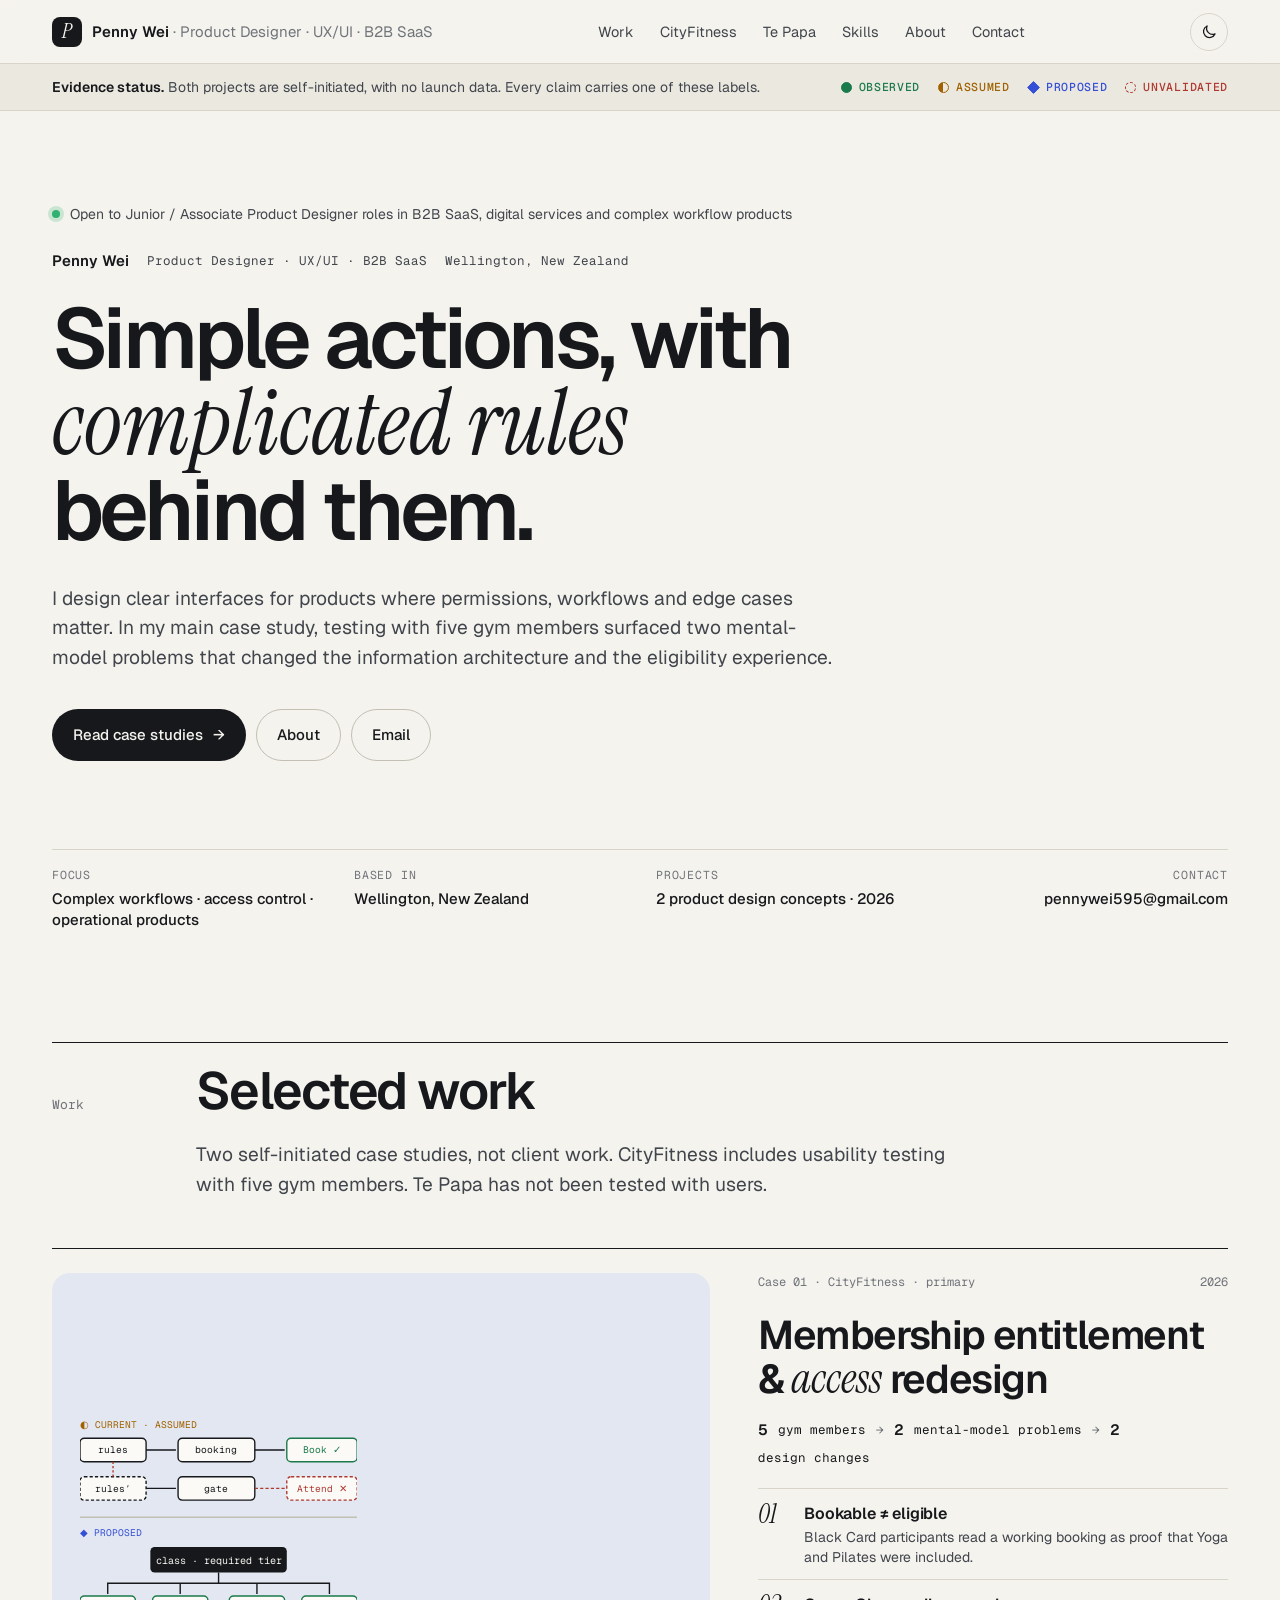
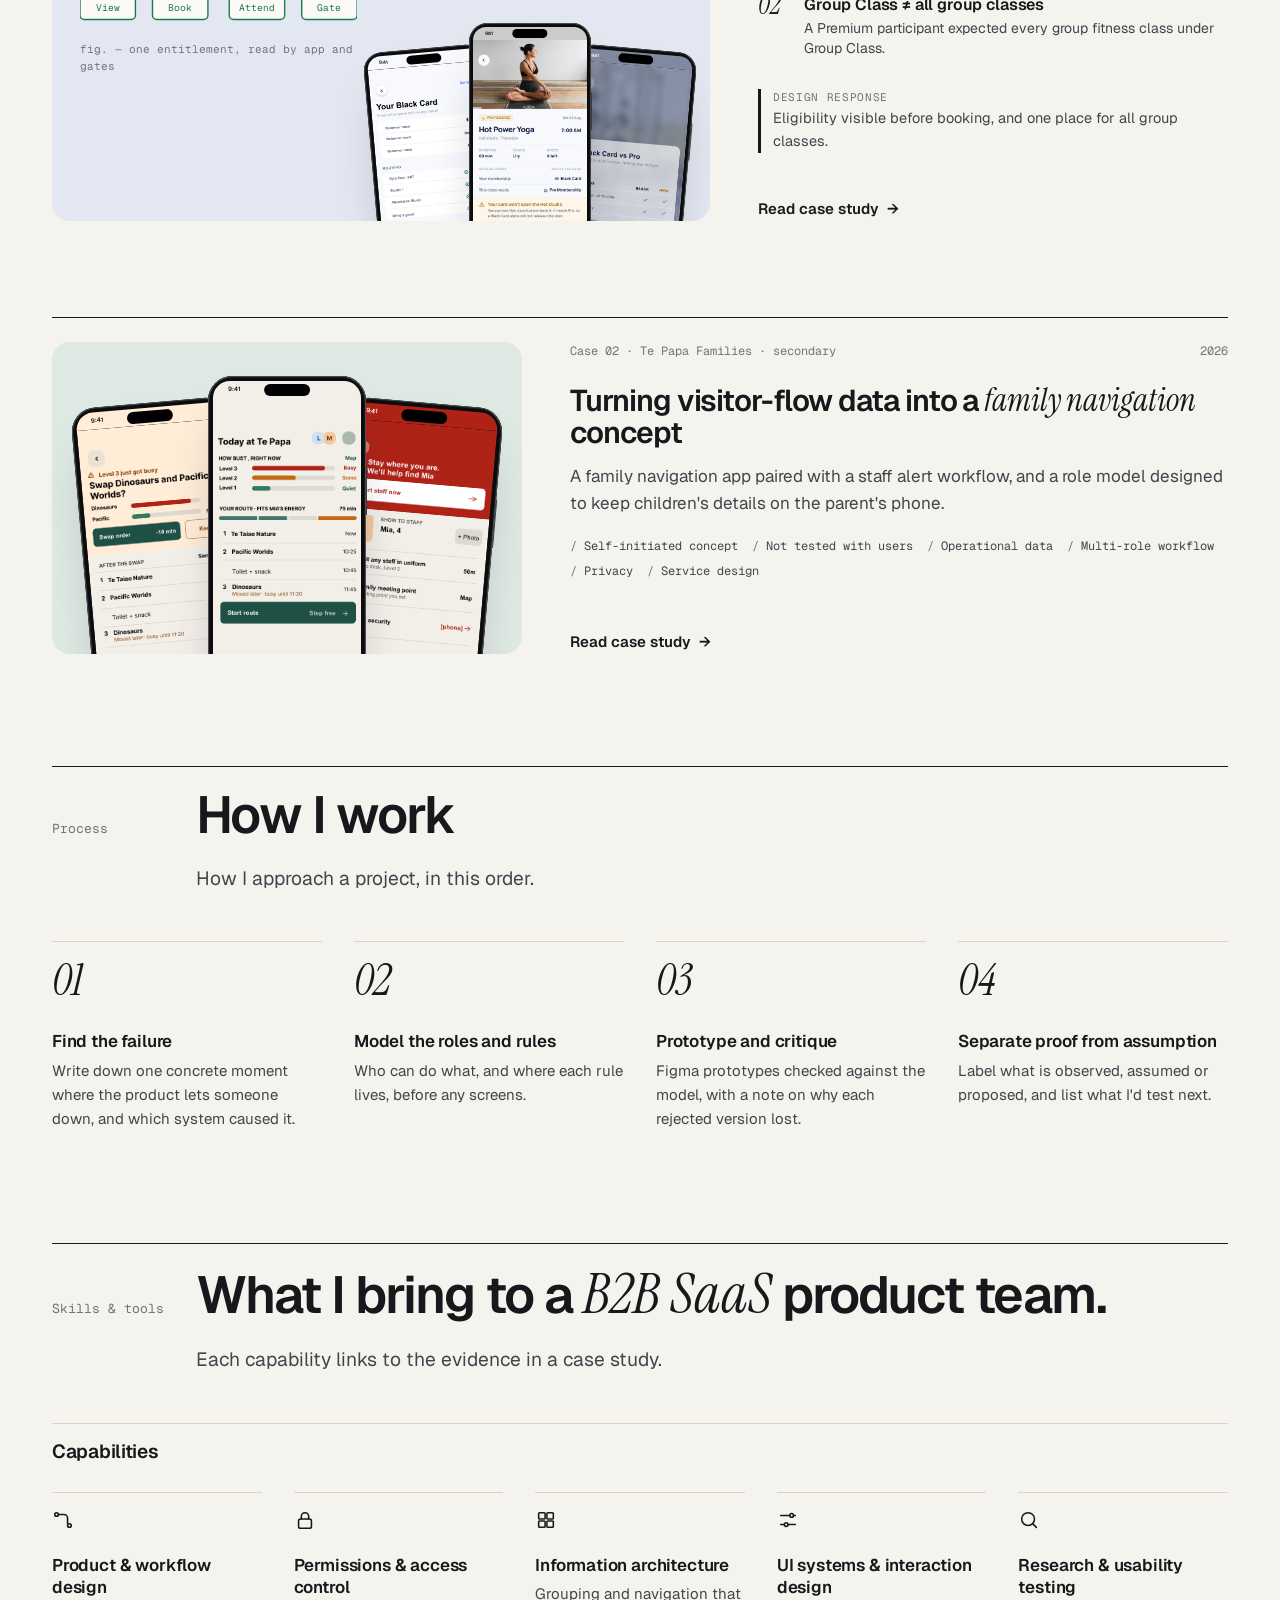
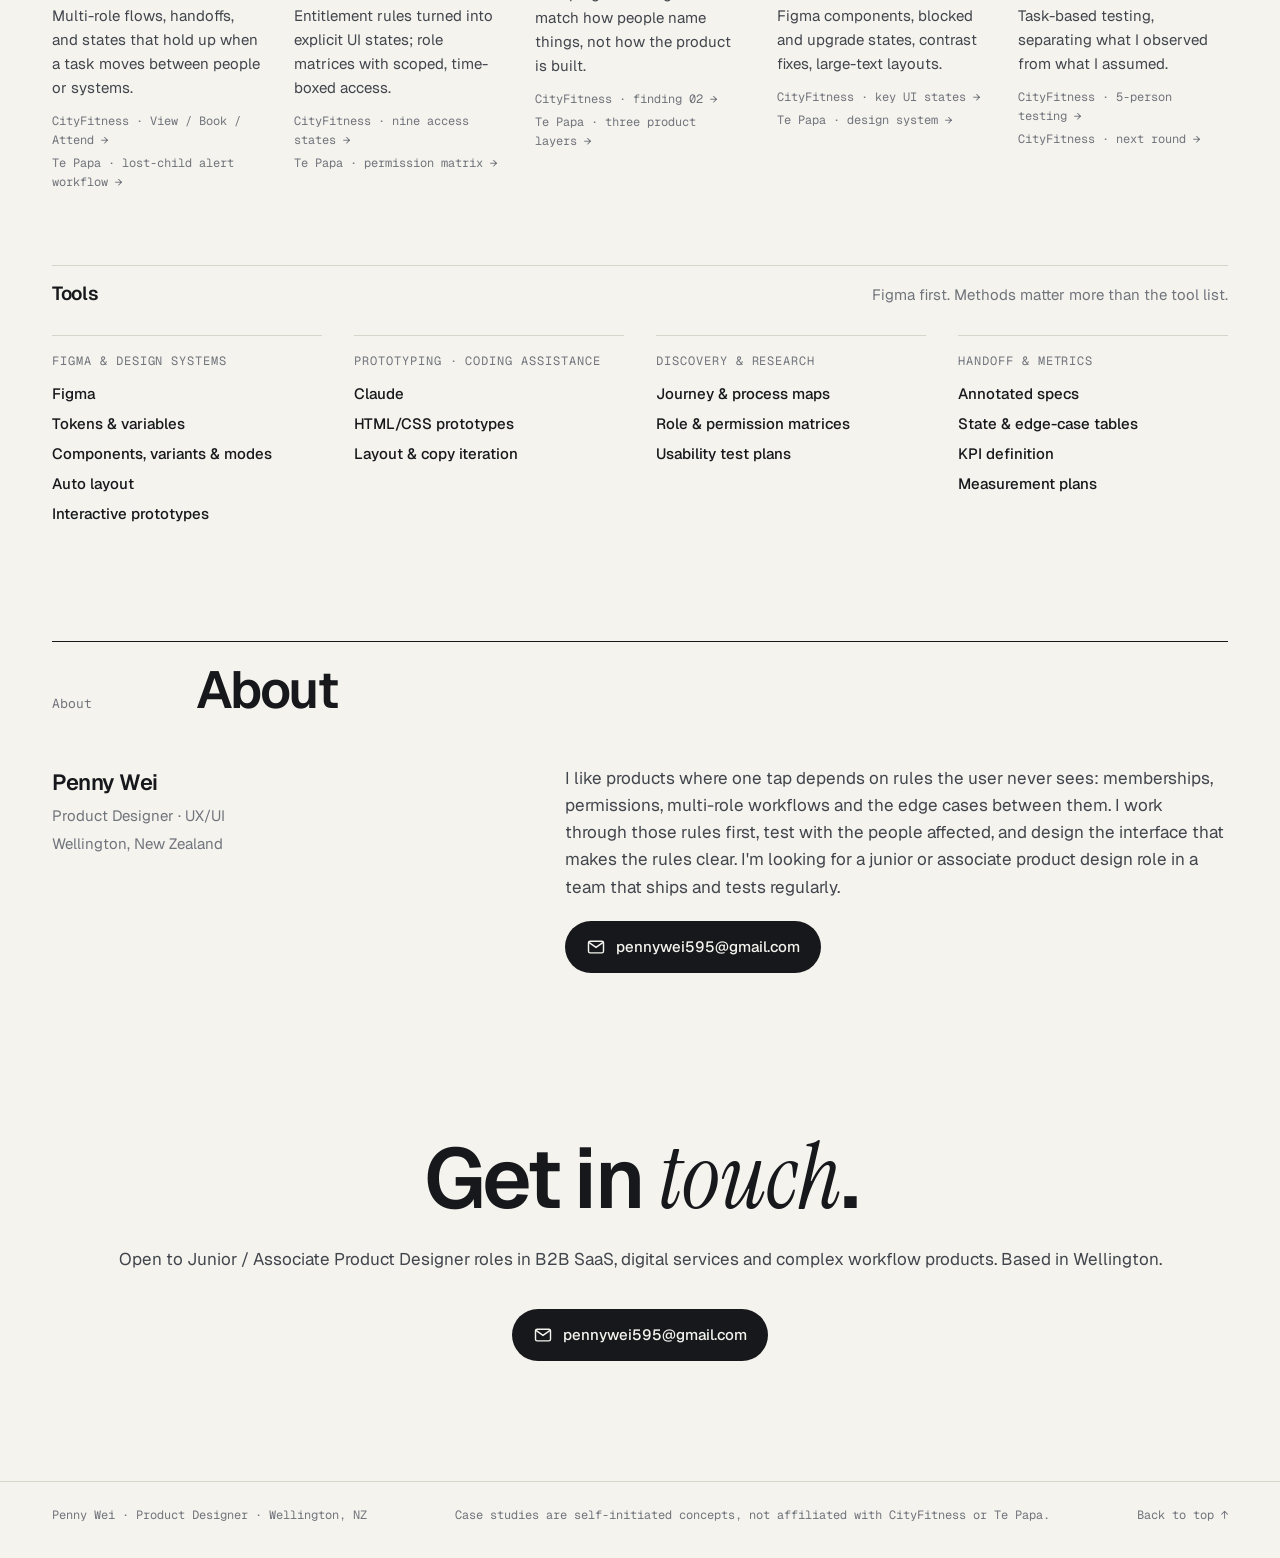
==== Penny_Wei_Portfolio_Deploy/index.html @ a50c95bd "Add files via upload" ====
<!doctype html>
<html lang="en">
<head>
<meta charset="utf-8">
<meta name="viewport" content="width=device-width, initial-scale=1">
<title>Penny Wei · Product Designer</title>
<meta name="description" content="Penny Wei, Product Designer in Wellington. B2B SaaS: permissions, multi-role workflows, admin tooling and operational data.">
<script>try{var q=new URLSearchParams(location.search).get('theme');if(q)localStorage.setItem('theme',q);var t=localStorage.getItem('theme');if(t)document.documentElement.setAttribute('data-theme',t)}catch(e){}</script>
<link rel="preconnect" href="https://fonts.googleapis.com">
<link rel="preconnect" href="https://fonts.gstatic.com" crossorigin>
<link href="https://fonts.googleapis.com/css2?family=Geist:wght@400;500;600;700&family=Geist+Mono:wght@400;500&family=Instrument+Serif:ital@0;1&display=swap" rel="stylesheet">
<link rel="stylesheet" href="assets/css/site.css">
</head>
<body>
<svg width="0" height="0" style="position:absolute" aria-hidden="true"><symbol id="i-ban" viewBox="0 0 24 24"><circle cx="12" cy="12" r="8.5"/><path d="M6 6l12 12"/></symbol><symbol id="i-arrow-r" viewBox="0 0 24 24"><path d="M5 12h14M13 6l6 6-6 6"/></symbol><symbol id="i-check" viewBox="0 0 24 24"><path d="M5 12.5l4.5 4.5L19 7.5"/></symbol><symbol id="i-x" viewBox="0 0 24 24"><path d="M6 6l12 12M18 6L6 18"/></symbol><symbol id="i-lock" viewBox="0 0 24 24"><rect x="5" y="11" width="14" height="10" rx="2"/><path d="M8 11V8a4 4 0 0 1 8 0v3"/></symbol><symbol id="i-unlock" viewBox="0 0 24 24"><rect x="5" y="11" width="14" height="10" rx="2"/><path d="M8 11V8a4 4 0 0 1 7.6-1.8"/></symbol><symbol id="i-card" viewBox="0 0 24 24"><rect x="3" y="6" width="18" height="13" rx="2"/><path d="M3 10.5h18M7 15h4"/></symbol><symbol id="i-star" viewBox="0 0 24 24"><path d="M12 3.5l2.6 5.3 5.9.9-4.3 4.1 1 5.8L12 16.9l-5.2 2.7 1-5.8-4.3-4.1 5.9-.9z"/></symbol><symbol id="i-bell" viewBox="0 0 24 24"><path d="M4 18h16M6 18a6 6 0 0 1 12 0M12 12V9.5M10 9.5h4"/></symbol><symbol id="i-sliders" viewBox="0 0 24 24"><path d="M4 7h10M18 7h2M4 17h4M12 17h8"/><circle cx="16" cy="7" r="2"/><circle cx="10" cy="17" r="2"/></symbol><symbol id="i-headset" viewBox="0 0 24 24"><path d="M4 14v-2a8 8 0 0 1 16 0v2"/><rect x="3" y="13" width="4" height="6" rx="1.5"/><rect x="17" y="13" width="4" height="6" rx="1.5"/><path d="M19 19c0 1.5-2 2.5-5 2.5"/></symbol><symbol id="i-tag" viewBox="0 0 24 24"><path d="M3 12V4h8l10 10-8 8z"/><circle cx="7.5" cy="8.5" r="1.3"/></symbol><symbol id="i-code" viewBox="0 0 24 24"><path d="M8 8l-4 4 4 4M16 8l4 4-4 4M13.5 5l-3 14"/></symbol><symbol id="i-door" viewBox="0 0 24 24"><path d="M5 21V4a1 1 0 0 1 1-1h12a1 1 0 0 1 1 1v17M3 21h18"/><circle cx="15" cy="12.5" r="1"/></symbol><symbol id="i-phone" viewBox="0 0 24 24"><rect x="6.5" y="2.5" width="11" height="19" rx="2.5"/><path d="M10.5 18.5h3"/></symbol><symbol id="i-pin" viewBox="0 0 24 24"><path d="M12 21s-7-6.2-7-11.5a7 7 0 0 1 14 0C19 14.8 12 21 12 21z"/><circle cx="12" cy="9.5" r="2.5"/></symbol><symbol id="i-ticket" viewBox="0 0 24 24"><path d="M4 5h16v4a3 3 0 0 0 0 6v4H4v-4a3 3 0 0 0 0-6z"/><path d="M14 6v12" stroke-dasharray="2 2.5"/></symbol><symbol id="i-hand" viewBox="0 0 24 24"><path d="M8 13V6a1.5 1.5 0 0 1 3 0v5m0-1V4.5a1.5 1.5 0 0 1 3 0V11m0-4a1.5 1.5 0 0 1 3 0v7a7 7 0 0 1-7 7h-.5a6 6 0 0 1-5-2.7L3 15.5a1.5 1.5 0 0 1 2.4-1.8L8 16"/></symbol><symbol id="i-family" viewBox="0 0 24 24"><circle cx="8" cy="6" r="2.5"/><circle cx="16.5" cy="10" r="2"/><path d="M4 21v-6a4 4 0 0 1 8 0v6M13.5 21v-4a3 3 0 0 1 6 0v4"/></symbol><symbol id="i-badge" viewBox="0 0 24 24"><rect x="5" y="3" width="14" height="18" rx="2"/><circle cx="12" cy="10" r="2.5"/><path d="M8.5 17a3.5 3.5 0 0 1 7 0"/></symbol><symbol id="i-shield" viewBox="0 0 24 24"><path d="M12 3l7 3v6c0 4.5-3 7.8-7 9-4-1.2-7-4.5-7-9V6z"/></symbol><symbol id="i-gauge" viewBox="0 0 24 24"><path d="M4 17a8 8 0 1 1 16 0"/><path d="M12 17l4-5"/></symbol><symbol id="i-frame" viewBox="0 0 24 24"><rect x="4" y="4" width="16" height="16" rx="1"/><path d="M4 16l5-5 4 4 2-2 5 5"/></symbol><symbol id="i-key" viewBox="0 0 24 24"><circle cx="8" cy="15" r="4"/><path d="M11 12l8-8M16 7l2 2"/></symbol><symbol id="i-clock" viewBox="0 0 24 24"><circle cx="12" cy="12" r="8.5"/><path d="M12 7.5V12l3 2"/></symbol><symbol id="i-alert" viewBox="0 0 24 24"><path d="M12 3.5L2.5 20h19z"/><path d="M12 10v4.5M12 17.5v.01"/></symbol><symbol id="i-arrow-l" viewBox="0 0 24 24"><path d="M19 12H5M11 6l-6 6 6 6"/></symbol><symbol id="i-arrow-up" viewBox="0 0 24 24"><path d="M12 19V5M6 11l6-6 6 6"/></symbol><symbol id="i-arrow-down" viewBox="0 0 24 24"><path d="M12 5v14M6 13l6 6 6-6"/></symbol><symbol id="i-menu" viewBox="0 0 24 24"><path d="M4 7h16M4 12h16M4 17h16"/></symbol><symbol id="i-moon" viewBox="0 0 24 24"><path d="M20 14.5A8 8 0 0 1 9.5 4a8 8 0 1 0 10.5 10.5z"/></symbol><symbol id="i-sun" viewBox="0 0 24 24"><circle cx="12" cy="12" r="4"/><path d="M12 2v2M12 20v2M2 12h2M20 12h2M4.9 4.9l1.4 1.4M17.7 17.7l1.4 1.4M4.9 19.1l1.4-1.4M17.7 6.3l1.4-1.4"/></symbol><symbol id="i-grid" viewBox="0 0 24 24"><rect x="4" y="4" width="7" height="7" rx="1"/><rect x="13" y="4" width="7" height="7" rx="1"/><rect x="4" y="13" width="7" height="7" rx="1"/><rect x="13" y="13" width="7" height="7" rx="1"/></symbol><symbol id="i-flow" viewBox="0 0 24 24"><circle cx="5" cy="6" r="2"/><circle cx="19" cy="18" r="2"/><path d="M7 6h6a4 4 0 0 1 4 4v6"/></symbol><symbol id="i-list" viewBox="0 0 24 24"><path d="M4 6h16M4 12h16M4 18h10"/></symbol><symbol id="i-chart" viewBox="0 0 24 24"><path d="M4 20V10M10 20V4M16 20v-7M22 20H2"/></symbol><symbol id="i-search" viewBox="0 0 24 24"><circle cx="11" cy="11" r="7"/><path d="M20 20l-4-4"/></symbol><symbol id="i-users" viewBox="0 0 24 24"><circle cx="9" cy="8" r="3"/><path d="M3 20a6 6 0 0 1 12 0M17 11a3 3 0 1 0 0-6M21 20a6 6 0 0 0-4-5.6"/></symbol><symbol id="i-calendar" viewBox="0 0 24 24"><rect x="3.5" y="5" width="17" height="15" rx="2"/><path d="M3.5 10h17M8 3v4M16 3v4"/></symbol><symbol id="i-building" viewBox="0 0 24 24"><path d="M4 21V5l8-3 8 3v16M2 21h20M9 21v-5h6v5"/></symbol><symbol id="i-eye" viewBox="0 0 24 24"><path d="M2.5 12S6 5.5 12 5.5 21.5 12 21.5 12 18 18.5 12 18.5 2.5 12 2.5 12z"/><circle cx="12" cy="12" r="2.5"/></symbol><symbol id="i-mail" viewBox="0 0 24 24"><rect x="3" y="5" width="18" height="14" rx="2"/><path d="M3.5 6.5l8.5 6 8.5-6"/></symbol></svg>
<header class="nav">
  <div class="wrap">
    <a class="brand" href="index.html" aria-label="Penny Wei, home"><span class="brand-mark">P</span><span class="brand-txt">Penny Wei <span>· Product Designer · UX/UI · B2B SaaS</span></span></a>
    <nav class="nav-links" id="navLinks" aria-label="Main">
      <a href="#work">Work</a>
      <a href="cityfitness.html">CityFitness</a>
      <a href="te-papa.html">Te Papa</a>
      <a href="#skills">Skills</a>
      <a href="#about">About</a>
      <a href="#contact">Contact</a>
    </nav>
    <div class="nav-tools">
      <button class="icon-btn theme-btn" type="button" aria-label="Switch light or dark theme"><svg class="icon moon" aria-hidden="true"><use href="#i-moon"/></svg><svg class="icon sun" aria-hidden="true"><use href="#i-sun"/></svg></button>
      <button class="icon-btn menu-btn" type="button" aria-label="Menu" aria-expanded="false" aria-controls="navLinks"><svg class="icon" aria-hidden="true"><use href="#i-menu"/></svg></button>
    </div>
  </div>
</header>

<div class="key" role="note" aria-label="Evidence status">
  <div class="wrap">
    <p><b>Evidence status.</b> Both projects are self-initiated, with no launch data. Every claim carries one of these labels.</p>
    <div class="cl-row">
      <span class="cl obs" title="Public evidence or my own audit">Observed</span>
      <span class="cl asm" title="Working assumption, no access">Assumed</span>
      <span class="cl prop" title="My design decision">Proposed</span>
      <span class="cl unv" title="Needs research, testing or data">Unvalidated</span>
    </div>
  </div>
</div>

<main id="top">
  <section class="hero">
    <div class="wrap">
      <span class="avail">Open to Junior / Associate Product Designer roles in B2B SaaS, digital services and complex workflow products</span>
      <div class="hero-meta"><b>Penny Wei</b><span>Product Designer · UX/UI · B2B SaaS</span><span>Wellington, New Zealand</span></div>
      <h1 class="display">Simple actions, with <em>complicated rules</em> behind them.</h1>
      <p class="lead">I design clear interfaces for products where permissions, workflows and edge cases matter. In my main case study, testing with five gym members surfaced two mental-model problems that changed the information architecture and the eligibility experience.</p>
      <div class="cta">
        <a class="btn btn-dark" href="#work">Read case studies <span aria-hidden="true">→</span></a>
        <a class="btn btn-line" href="#about">About</a>
        <a class="btn btn-line" href="mailto:pennywei595@gmail.com">Email</a>
      </div>
      <dl class="facts">
        <div><dt>Focus</dt><dd>Complex workflows · access control · operational products</dd></div>
        <div><dt>Based in</dt><dd>Wellington, New Zealand</dd></div>
        <div><dt>Projects</dt><dd>2 product design concepts · 2026</dd></div>
        <div><dt>Contact</dt><dd>pennywei595@gmail.com</dd></div>
      </dl>
    </div>
  </section>

  <section class="sec" id="work">
    <div class="wrap">
      <header class="sec-head">
        <span class="sec-num">Work</span>
        <h2 class="h2">Selected work</h2>
        <p class="lead">Two self-initiated case studies, not client work. CityFitness includes usability testing with five gym members. Te Papa has not been tested with users.</p>
      </header>

      <div class="work">
        <a class="pc" href="cityfitness.html">
          <div class="pc-vis cf">
            <figure class="thumb">
              <svg viewBox="0 0 260 200" role="img" aria-label="System diagram. Current, assumed: booking service and gate controller each hold their own copy of the tier rules, so Book succeeds but Attend fails. Proposed: one required-tier attribute per class feeds View, Book, Attend and Gate.">
                <g font-family="Geist Mono, monospace" font-size="9">
                  <text x="0" y="10" style="fill:var(--asm)">◐ CURRENT · ASSUMED</text>
                  <text x="0" y="112" style="fill:var(--prop)">◆ PROPOSED</text>
                </g>
                <g fill="var(--surface)" stroke="currentColor" stroke-width="1.3">
                  <rect x="0" y="20" width="62" height="22" rx="4"/>
                  <rect x="0" y="56" width="62" height="22" rx="4" stroke-dasharray="3 2"/>
                  <rect x="92" y="20" width="72" height="22" rx="4"/>
                  <rect x="92" y="56" width="72" height="22" rx="4"/>
                  <rect x="194" y="20" width="66" height="22" rx="4" style="stroke:var(--ok)"/>
                  <rect x="194" y="56" width="66" height="22" rx="4" style="stroke:var(--bad)" stroke-dasharray="3 2"/>
                </g>
                <g stroke="currentColor" stroke-width="1.3" fill="none">
                  <path d="M62 31h28M164 31h28M62 67h28"/>
                  <path d="M164 67h28" style="stroke:var(--bad)" stroke-dasharray="3 2"/>
                  <path d="M31 42v14" style="stroke:var(--bad)" stroke-dasharray="2 2"/>
                  <path d="M0 94h260" style="stroke:var(--rule-2)"/>
                </g>
                <g font-family="Geist Mono, monospace" font-size="9" fill="currentColor" text-anchor="middle">
                  <text x="31" y="34">rules</text><text x="31" y="70">rules′</text>
                  <text x="128" y="34">booking</text><text x="128" y="70">gate</text>
                  <text x="227" y="34" style="fill:var(--ok)">Book ✓</text>
                  <text x="227" y="70" style="fill:var(--bad)">Attend ✕</text>
                </g>
                <rect x="66" y="122" width="128" height="24" rx="4" fill="currentColor"/>
                <text x="130" y="137.5" text-anchor="middle" font-family="Geist Mono, monospace" font-size="9.5" style="fill:var(--bg)">class · required tier</text>
                <path d="M130 146v10M26 166v-10h208v10M94 156v10M166 156v10" stroke="currentColor" stroke-width="1.3" fill="none"/>
                <g fill="var(--surface)" style="stroke:var(--ok)" stroke-width="1.3">
                  <rect x="0" y="168" width="52" height="22" rx="4"/><rect x="68" y="168" width="52" height="22" rx="4"/>
                  <rect x="140" y="168" width="52" height="22" rx="4"/><rect x="208" y="168" width="52" height="22" rx="4"/>
                </g>
                <g font-family="Geist Mono, monospace" font-size="9" text-anchor="middle" style="fill:var(--ok)">
                  <text x="26" y="182">View</text><text x="94" y="182">Book</text><text x="166" y="182">Attend</text><text x="234" y="182">Gate</text>
                </g>
              </svg>
              <figcaption>fig. — one entitlement, read by app and gates</figcaption>
            </figure>
            <div class="mini-trio" aria-hidden="true">
              <div class="iphone"><div class="bz"><div class="scr" style="--sb:#f7f9fd"><img src="assets/img/cf-benefits.png" alt=""></div></div></div>
              <div class="iphone"><div class="bz"><div class="scr" style="--sb:#cbcbc9"><img src="assets/img/cf-check.jpg" alt=""></div></div></div>
              <div class="iphone"><div class="bz"><div class="scr" style="--sb:#8089a0;--sbt:#fff"><img src="assets/img/cf-compare.png" alt=""></div></div></div>
            </div>
          </div>
          <div class="pc-txt">
            <div class="pc-meta"><span>Case 01 · CityFitness · primary</span><span>2026</span></div>
            <h3>Membership entitlement &amp; <em>access</em> redesign</h3>
            <div class="pc-chain"><b>5</b> gym members <i>→</i> <b>2</b> mental-model problems <i>→</i> <b>2</b> design changes</div>
            <div class="pc-f">
              <div><span class="n">01</span><div><b>Bookable ≠ eligible</b><p>Black Card participants read a working booking as proof that Yoga and Pilates were included.</p></div></div>
              <div><span class="n">02</span><div><b>Group Class ≠ all group classes</b><p>A Premium participant expected every group fitness class under Group Class.</p></div></div>
            </div>
            <p class="pc-resp"><span>Design response</span>Eligibility visible before booking, and one place for all group classes.</p>
            <span class="go">Read case study <span aria-hidden="true">→</span></span>
          </div>
        </a>

        <a class="pc secondary" href="te-papa.html">
          <div class="pc-vis tp">
            <figure class="thumb">
              <svg viewBox="0 0 260 200" role="img" aria-label="Three-layer diagram: family visitor experience, used by parents and fed by Curatorial; live venue information such as floor-level crowding, owned by Venue Ops; staff operations, run by front-of-house hosts and Security. IT and Privacy governs all three layers.">
                <g stroke="currentColor" stroke-width="1.3">
                  <rect x="0" y="6" width="214" height="46" rx="8" fill="var(--surface)"/>
                  <rect x="0" y="74" width="214" height="46" rx="8" fill="currentColor"/>
                  <rect x="0" y="142" width="214" height="46" rx="8" fill="var(--surface)"/>
                  <rect x="228" y="6" width="32" height="182" rx="8" fill="none" stroke-dasharray="3 3"/>
                  <path d="M20 52v22M20 120v22" fill="none"/>
                </g>
                <g font-family="Geist Mono, monospace" font-size="9.5">
                  <text x="14" y="25" fill="currentColor">L1</text><text x="14" y="41" fill="currentColor" font-family="Geist, sans-serif" font-size="11.5" font-weight="600">Family experience</text>
                  <text x="14" y="93" style="fill:var(--bg)">L2</text><text x="14" y="109" style="fill:var(--bg)" font-family="Geist, sans-serif" font-size="11.5" font-weight="600">Live venue info</text>
                  <text x="14" y="161" fill="currentColor">L3</text><text x="14" y="177" fill="currentColor" font-family="Geist, sans-serif" font-size="11.5" font-weight="600">Staff operations</text>
                  <text x="244" y="100" text-anchor="middle" fill="currentColor" transform="rotate(-90 244 100)">IT · Privacy</text>
                </g>
                <g font-family="Geist Mono, monospace" font-size="9" text-anchor="middle">
                  <circle cx="168" cy="29" r="11" fill="var(--bg-2)" stroke="currentColor"/><text x="168" y="32" fill="currentColor">P</text>
                  <rect x="182" y="18" width="22" height="22" rx="5" fill="var(--bg-2)" stroke="currentColor"/><text x="193" y="32" fill="currentColor">C</text>
                  <rect x="182" y="86" width="22" height="22" rx="5" fill="none" style="stroke:var(--bg)"/><text x="193" y="100" style="fill:var(--bg)">O</text>
                  <rect x="156" y="154" width="22" height="22" rx="5" fill="var(--bg-2)" stroke="currentColor"/><text x="167" y="168" fill="currentColor">H</text>
                  <rect x="182" y="154" width="22" height="22" rx="5" fill="var(--bg-2)" stroke="currentColor"/><text x="193" y="168" fill="currentColor">S</text>
                </g>
              </svg>
              <figcaption>fig. — three layers, six roles</figcaption>
            </figure>
            <div class="mini-trio" aria-hidden="true">
              <div class="iphone"><div class="bz"><div class="scr" style="--sb:#ffedd8"><img src="assets/img/tp-swap.png" alt=""></div></div></div>
              <div class="iphone"><div class="bz"><div class="scr" style="--sb:#f2efe9"><img src="assets/img/tp-home.png" alt=""></div></div></div>
              <div class="iphone"><div class="bz"><div class="scr" style="--sb:#af2317;--sbt:#fff"><img src="assets/img/tp-alert.png" alt=""></div></div></div>
            </div>
          </div>
          <div class="pc-txt">
            <div class="pc-meta"><span>Case 02 · Te Papa Families · secondary</span><span>2026</span></div>
            <h3>Turning visitor-flow data into a <em>family navigation</em> concept</h3>
            <p>A family navigation app paired with a staff alert workflow, and a role model designed to keep children's details on the parent's phone.</p>
            <div class="tags"><span>Self-initiated concept</span><span>Not tested with users</span><span>Operational data</span><span>Multi-role workflow</span><span>Privacy</span><span>Service design</span></div>
            <div class="pc-stats">
              <div><b>13</b><span>screens</span></div>
              <div><b>6</b><span>roles modelled</span></div>
            </div>
            <span class="go">Read case study <span aria-hidden="true">→</span></span>
          </div>
        </a>
      </div>
    </div>
  </section>

  <section class="sec" id="process">
    <div class="wrap">
      <header class="sec-head">
        <span class="sec-num">Process</span>
        <h2 class="h2">How I work</h2>
        <p class="lead">How I approach a project, in this order.</p>
      </header>
      <ol class="cols cols-4 steps">
        <li class="col"><span class="n">01</span><h3>Find the failure</h3><p>Write down one concrete moment where the product lets someone down, and which system caused it.</p></li>
        <li class="col"><span class="n">02</span><h3>Model the roles and rules</h3><p>Who can do what, and where each rule lives, before any screens.</p></li>
        <li class="col"><span class="n">03</span><h3>Prototype and critique</h3><p>Figma prototypes checked against the model, with a note on why each rejected version lost.</p></li>
        <li class="col"><span class="n">04</span><h3>Separate proof from assumption</h3><p>Label what is observed, assumed or proposed, and list what I'd test next.</p></li>
      </ol>
    </div>
  </section>

  <section class="sec" id="skills">
    <div class="wrap">
      <header class="sec-head">
        <span class="sec-num">Skills &amp; tools</span>
        <h2 class="h2">What I bring to a <em>B2B SaaS</em> product team.</h2>
        <p class="lead">Each capability links to the evidence in a case study.</p>
      </header>

      <div class="sub-head"><h3>Capabilities</h3></div>
      <div class="cols cap-grid five">
        <div class="col"><svg class="icon" aria-hidden="true"><use href="#i-flow"/></svg><h3>Product &amp; workflow design</h3><p>Multi-role flows, handoffs, and states that hold up when a task moves between people or systems.</p><div class="links"><a href="cityfitness.html#cf-model">CityFitness · View / Book / Attend →</a><a href="te-papa.html#tp-model">Te Papa · lost-child alert workflow →</a></div></div>
        <div class="col"><svg class="icon" aria-hidden="true"><use href="#i-lock"/></svg><h3>Permissions &amp; access control</h3><p>Entitlement rules turned into explicit UI states; role matrices with scoped, time-boxed access.</p><div class="links"><a href="cityfitness.html#cf-states">CityFitness · nine access states →</a><a href="te-papa.html#tp-model">Te Papa · permission matrix →</a></div></div>
        <div class="col"><svg class="icon" aria-hidden="true"><use href="#i-grid"/></svg><h3>Information architecture</h3><p>Grouping and navigation that match how people name things, not how the product is built.</p><div class="links"><a href="cityfitness.html#cf-f2">CityFitness · finding 02 →</a><a href="te-papa.html#tp-layers">Te Papa · three product layers →</a></div></div>
        <div class="col"><svg class="icon" aria-hidden="true"><use href="#i-sliders"/></svg><h3>UI systems &amp; interaction design</h3><p>Figma components, blocked and upgrade states, contrast fixes, large-text layouts.</p><div class="links"><a href="cityfitness.html#cf-ui">CityFitness · key UI states →</a><a href="te-papa.html#tp-system">Te Papa · design system →</a></div></div>
        <div class="col"><svg class="icon" aria-hidden="true"><use href="#i-search"/></svg><h3>Research &amp; usability testing</h3><p>Task-based testing, separating what I observed from what I assumed.</p><div class="links"><a href="cityfitness.html#cf-research">CityFitness · 5-person testing →</a><a href="cityfitness.html#cf-validation">CityFitness · next round →</a></div></div>
      </div>

      <div class="sub">
        <div class="sub-head"><h3>Tools</h3><span class="muted" style="font-size:15px">Figma first. Methods matter more than the tool list.</span></div>
        <div class="cols cols-4 tools">
          <div class="col"><span class="eyebrow">Figma &amp; design systems</span><ul><li>Figma</li><li>Tokens &amp; variables</li><li>Components, variants &amp; modes</li><li>Auto layout</li><li>Interactive prototypes</li></ul></div>
          <div class="col"><span class="eyebrow">Prototyping · coding assistance</span><ul><li>Claude</li><li>HTML/CSS prototypes</li><li>Layout &amp; copy iteration</li></ul></div>
          <div class="col"><span class="eyebrow">Discovery &amp; research</span><ul><li>Journey &amp; process maps</li><li>Role &amp; permission matrices</li><li>Usability test plans</li></ul></div>
          <div class="col"><span class="eyebrow">Handoff &amp; metrics</span><ul><li>Annotated specs</li><li>State &amp; edge-case tables</li><li>KPI definition</li><li>Measurement plans</li></ul></div>
        </div>
      </div>
    </div>
  </section>

  <section class="sec" id="about">
    <div class="wrap">
      <header class="sec-head">
        <span class="sec-num">About</span>
        <h2 class="h2">About</h2>
      </header>
      <div class="about">
        <div class="who"><b>Penny Wei</b><span>Product Designer · UX/UI</span><span>Wellington, New Zealand</span></div>
        <div>
          <p>I like products where one tap depends on rules the user never sees: memberships, permissions, multi-role workflows and the edge cases between them. I work through those rules first, test with the people affected, and design the interface that makes the rules clear. I'm looking for a junior or associate product design role in a team that ships and tests regularly.</p>
          <div class="cta"><a class="btn btn-dark" href="mailto:pennywei595@gmail.com"><svg class="icon" aria-hidden="true"><use href="#i-mail"/></svg>pennywei595@gmail.com</a></div>
        </div>
      </div>
    </div>
  </section>

  <section class="closing" id="contact">
    <div class="wrap">
      <h2 class="display">Get in <em>touch</em>.</h2>
      <p>Open to Junior / Associate Product Designer roles in B2B SaaS, digital services and complex workflow products. Based in Wellington.</p>
      <div class="cta">
        <a class="btn btn-dark" href="mailto:pennywei595@gmail.com"><svg class="icon" aria-hidden="true"><use href="#i-mail"/></svg>pennywei595@gmail.com</a>
      </div>
    </div>
  </section>
</main>
<footer>
  <div class="wrap">
    <span>Penny Wei · Product Designer · Wellington, NZ</span>
    <span>Case studies are self-initiated concepts, not affiliated with CityFitness or Te Papa.</span>
    <a href="#">Back to top ↑</a>
  </div>
</footer>
<script src="assets/js/site.js"></script>
</body>
</html>
---- Penny_Wei_Portfolio_Deploy/assets/css/site.css ----
/* ==========================================================================
   Penny Wei — portfolio
   Layout rules: hard left/right edges · top rules instead of boxes ·
   no cards inside cards · emphasis through contrast with the surroundings
   ========================================================================== */

:root{
  --bg:#f5f3ee; --bg-2:#ebe8e0; --surface:#fbfaf7;
  --ink:#16181b; --ink-2:#41454c; --muted:#70747b;
  --rule:#d8d4ca; --rule-2:#c4bfb3;
  --grid:rgba(22,24,27,.055);
  --cf:#14214a; --cf-2:#2b3d78; --cf-soft:#e3e7f1;
  --tp:#1f4d45; --tp-2:#2f6a5e; --tp-soft:#dfe9e3;
  --obs:#1b7a4b; --asm:#a06100; --prop:#3550d6; --unv:#b0392f; --concept:#5b5f66;
  --ok:#1b7a4b; --bad:#b0392f; --warn:#a06100;
  --shadow:0 28px 56px -28px rgba(18,22,34,.45);
  --serif:"Instrument Serif",Georgia,serif;
  --sans:"Geist",system-ui,-apple-system,"Segoe UI",sans-serif;
  --mono:"Geist Mono",ui-monospace,SFMono-Regular,Menlo,monospace;
  --max:1240px; --pad:32px; --nav:64px;
  color-scheme:light;
}
@media (prefers-color-scheme:dark){
  :root:not([data-theme="light"]){
    --bg:#0e0f11; --bg-2:#16181b; --surface:#131518;
    --ink:#efede7; --ink-2:#c3c1bb; --muted:#8c9097;
    --rule:#2a2d32; --rule-2:#3a3e45;
    --grid:rgba(239,237,231,.05);
    --cf:#9fb1f0; --cf-2:#7f93d8; --cf-soft:#151b2c;
    --tp:#8fd0bd; --tp-2:#6fb7a3; --tp-soft:#122019;
    --obs:#6fcf9b; --asm:#e3ad55; --prop:#93a6ff; --unv:#f08a7f; --concept:#a3a7ae;
    --ok:#6fcf9b; --bad:#f08a7f; --warn:#e3ad55;
    --shadow:0 28px 56px -28px rgba(0,0,0,.8);
    color-scheme:dark;
  }
}
:root[data-theme="dark"]{
  --bg:#0e0f11; --bg-2:#16181b; --surface:#131518;
  --ink:#efede7; --ink-2:#c3c1bb; --muted:#8c9097;
  --rule:#2a2d32; --rule-2:#3a3e45;
  --grid:rgba(239,237,231,.05);
  --cf:#9fb1f0; --cf-2:#7f93d8; --cf-soft:#151b2c;
  --tp:#8fd0bd; --tp-2:#6fb7a3; --tp-soft:#122019;
  --obs:#6fcf9b; --asm:#e3ad55; --prop:#93a6ff; --unv:#f08a7f; --concept:#a3a7ae;
  --ok:#6fcf9b; --bad:#f08a7f; --warn:#e3ad55;
  --shadow:0 28px 56px -28px rgba(0,0,0,.8);
  color-scheme:dark;
}

*{box-sizing:border-box;margin:0;padding:0}
html{scroll-behavior:smooth;scroll-padding-top:calc(var(--nav) + 64px);-webkit-text-size-adjust:100%}
body{background:var(--bg);color:var(--ink);font-family:var(--sans);font-size:17px;line-height:1.6;-webkit-font-smoothing:antialiased;overflow-x:hidden}
img{display:block;max-width:100%}
a{color:inherit}
ul,ol{list-style:none}
button{font:inherit;color:inherit}
em{font-family:var(--serif);font-style:italic;font-weight:400;letter-spacing:0;font-size:1.08em}
strong,b{font-weight:600}
.mono{font-family:var(--mono);font-size:12.5px;letter-spacing:.02em}
.muted{color:var(--muted)}
.sr{position:absolute;width:1px;height:1px;overflow:hidden;clip:rect(0 0 0 0);white-space:nowrap}
.wrap{max-width:var(--max);margin:0 auto;padding:0 var(--pad)}
:focus-visible{outline:2px solid var(--prop);outline-offset:3px;border-radius:4px}
.icon{width:20px;height:20px;flex-shrink:0;fill:none;stroke:currentColor;stroke-width:1.7;stroke-linecap:round;stroke-linejoin:round}

/* --- type --------------------------------------------------------------- */
h1,h2,h3,h4{font-weight:600;letter-spacing:-.03em;line-height:1.06}
.display{font-size:clamp(40px,6.6vw,92px);letter-spacing:-.045em;line-height:.98}
.h2{font-size:clamp(30px,4.2vw,52px)}
.h3{font-size:clamp(22px,2.4vw,28px);letter-spacing:-.02em;line-height:1.15}
.lead{font-size:clamp(17px,1.5vw,20px);color:var(--ink-2);max-width:60ch;line-height:1.55}
.prose p{color:var(--ink-2);max-width:66ch}
.prose p+p{margin-top:14px}
.eyebrow{font-family:var(--mono);font-size:12px;letter-spacing:.08em;text-transform:uppercase;color:var(--muted)}

/* --- certainty labels: colour + shape, readable in greyscale ------------ */
.cl{display:inline-flex;align-items:center;gap:7px;font-family:var(--mono);font-size:11.5px;font-weight:500;letter-spacing:.06em;text-transform:uppercase;white-space:nowrap;line-height:1.2;vertical-align:middle}
.cl::before{content:"";width:9px;height:9px;flex-shrink:0;border:1.6px solid currentColor;border-radius:50%}
.cl.obs{color:var(--obs)} .cl.obs::before{background:currentColor}
.cl.asm{color:var(--asm)} .cl.asm::before{background:linear-gradient(90deg,currentColor 50%,transparent 50%)}
.cl.prop{color:var(--prop)} .cl.prop::before{border-radius:1px;transform:rotate(45deg) scale(.85);background:currentColor}
.cl.unv{color:var(--unv)} .cl.unv::before{border-style:dashed;background:transparent}
.cl.concept{color:var(--concept)} .cl.concept::before{border-radius:2px;border-style:dashed}
.cl-row{display:flex;flex-wrap:wrap;gap:8px 18px;align-items:center}

/* --- nav ---------------------------------------------------------------- */
.nav{position:sticky;top:0;z-index:60;height:var(--nav);background:color-mix(in srgb,var(--bg) 86%,transparent);backdrop-filter:blur(14px) saturate(1.3);-webkit-backdrop-filter:blur(14px) saturate(1.3);border-bottom:1px solid var(--rule)}
.nav .wrap{height:100%;display:flex;align-items:center;justify-content:space-between;gap:16px}
.brand{display:flex;align-items:center;gap:10px;text-decoration:none;min-width:0}
.brand-mark{width:30px;height:30px;border-radius:8px;background:var(--ink);color:var(--bg);display:grid;place-items:center;font-family:var(--serif);font-style:italic;font-size:21px;line-height:1;flex-shrink:0}
.brand-txt{font-size:15px;font-weight:600;white-space:nowrap}
.brand-txt span{font-weight:400;color:var(--muted)}
.nav-links{display:flex;align-items:center;gap:2px}
.nav-links a{text-decoration:none;font-size:14.5px;color:var(--ink-2);padding:7px 12px;border-radius:999px}
.nav-links a:hover,.nav-links a[aria-current="page"]{color:var(--ink);background:var(--bg-2)}
.nav-tools{display:flex;align-items:center;gap:6px}
.icon-btn{width:38px;height:38px;border-radius:50%;border:1px solid var(--rule);background:transparent;display:grid;place-items:center;cursor:pointer;color:var(--ink)}
.icon-btn:hover{border-color:var(--ink-2)}
.icon-btn .icon{width:18px;height:18px}
.menu-btn{display:none}
.theme-btn .sun{display:none}
:root[data-theme="dark"] .theme-btn .sun{display:block}
:root[data-theme="dark"] .theme-btn .moon{display:none}
@media (prefers-color-scheme:dark){:root:not([data-theme="light"]) .theme-btn .sun{display:block}:root:not([data-theme="light"]) .theme-btn .moon{display:none}}

.btn{display:inline-flex;align-items:center;gap:10px;justify-content:space-between;text-decoration:none;font-size:15px;font-weight:500;padding:13px 20px;border-radius:999px;border:1px solid transparent;cursor:pointer;transition:transform .15s}
.btn:hover{transform:translateY(-1px)}
.btn-dark{background:var(--ink);color:var(--bg)}
.btn-line{border-color:var(--rule-2);color:var(--ink)}
.btn-line:hover{border-color:var(--ink)}

/* --- reading key -------------------------------------------------------- */
.key{border-bottom:1px solid var(--rule);background:var(--bg-2)}
.key .wrap{display:flex;gap:10px 28px;align-items:center;justify-content:space-between;flex-wrap:wrap;padding-top:12px;padding-bottom:12px;font-size:14px}
.key p{color:var(--ink-2)}
.key p b{color:var(--ink)}

/* --- sections ----------------------------------------------------------- */
.sec{padding:112px 0 0}
.sec:last-of-type{padding-bottom:0}
.sec-head{display:grid;grid-template-columns:120px 1fr auto;gap:16px 24px;align-items:baseline;border-top:1px solid var(--ink);padding-top:20px;margin-bottom:48px}
.sec-num{font-family:var(--mono);font-size:13px;color:var(--muted)}
.sec-head h2{grid-column:2}
.sec-head .lead{grid-column:2;margin-top:6px}
.sec-head .cl-row{grid-column:3;grid-row:1;justify-self:end}
.sub{margin-top:72px}
.sub-head{display:flex;justify-content:space-between;align-items:baseline;gap:8px 24px;flex-wrap:wrap;border-top:1px solid var(--rule);padding-top:16px;margin-bottom:28px}
.sub-head h3{font-size:19px;letter-spacing:-.015em;line-height:1.3}
.indent{margin-left:144px}

/* dissolved columns: a top rule, never a box */
.cols{display:grid;gap:36px 32px}
.cols-2{grid-template-columns:repeat(2,1fr)}
.cols-3{grid-template-columns:repeat(3,1fr)}
.cols-4{grid-template-columns:repeat(4,1fr)}
.cols-5{grid-template-columns:repeat(5,1fr)}
.col{border-top:1px solid var(--rule);padding-top:16px}
.col .eyebrow{display:block;margin-bottom:8px}
.col h3,.col h4{font-size:17px;letter-spacing:-.01em;line-height:1.3;margin-bottom:6px}
.col p{font-size:15px;color:var(--ink-2)}
.col.strong{border-top:2px solid var(--ink)}

/* hard-edged facts row: first item flush left, last item flush right */
.facts{display:grid;grid-template-columns:repeat(4,minmax(0,1fr));gap:20px 32px;border-top:1px solid var(--rule);padding-top:16px}
.facts > div{min-width:0}
.facts > div:last-child{text-align:right}
.facts dt{font-family:var(--mono);font-size:11.5px;letter-spacing:.07em;text-transform:uppercase;color:var(--muted);margin-bottom:4px}
.facts dd{font-size:15px;font-weight:500;line-height:1.4;overflow-wrap:anywhere}

/* big numbers */
.stats{display:grid;grid-template-columns:repeat(4,1fr);gap:24px 32px}
.stat{border-top:2px solid var(--ink);padding-top:14px}
.stat .k{font-family:var(--mono);font-size:11.5px;letter-spacing:.07em;text-transform:uppercase;color:var(--muted)}
.stat b{display:block;font-size:clamp(44px,5.4vw,72px);font-weight:600;letter-spacing:-.05em;line-height:1;margin:10px 0 8px}
.stat p{font-size:14.5px;color:var(--ink-2);line-height:1.45}
.stat .cl{margin-top:8px}

/* rows: a dissolved table */
.rows{border-top:1px solid var(--ink)}
.rows .r{display:grid;gap:8px 24px;padding:16px 0;border-bottom:1px solid var(--rule);align-items:start}
.rows .r.h{font-family:var(--mono);font-size:11.5px;letter-spacing:.07em;text-transform:uppercase;color:var(--muted);padding:12px 0}
.rows .r > *{min-width:0}
.rows .r b{font-weight:600}
.rows .r p,.rows .r > span:not(.role):not(.cl){font-size:15px;color:var(--ink-2)}
.rows .r.h > span{font-size:11.5px;color:var(--muted)}
.rows .r .lbl{display:none;font-family:var(--mono);font-size:11px;letter-spacing:.07em;text-transform:uppercase;color:var(--muted);margin-bottom:2px}

/* grid paper */
.paper{background-color:var(--bg-2);background-image:linear-gradient(var(--grid) 1px,transparent 1px),linear-gradient(90deg,var(--grid) 1px,transparent 1px);background-size:28px 28px;background-position:-1px -1px}

/* --- iPhone 17 frame ---------------------------------------------------- */
.iphone{--pw:250px;width:var(--pw);flex-shrink:0;container-type:inline-size;position:relative}
.iphone .bz{position:relative;padding:13.8cqw 3.3cqw 3.3cqw;border-radius:15.5cqw;background:#0c0c0e;box-shadow:inset 0 0 0 .55cqw #56565c,inset 0 0 0 1.1cqw #1c1c1f,var(--shadow)}
.iphone .bz::before{content:"";position:absolute;right:-.7cqw;top:26%;width:.9cqw;height:14%;border-radius:2px;background:#3a3a3f}
.iphone .bz::after{content:"";position:absolute;left:50%;top:4.9cqw;transform:translateX(-50%);width:29cqw;height:7.6cqw;border-radius:9cqw;background:#000;z-index:2}
.iphone .scr{position:relative}
.iphone .scr::before{content:"";position:absolute;left:0;right:0;bottom:100%;height:10.6cqw;background:var(--sb,#f6f6f6);border-radius:12.4cqw 12.4cqw 0 0}
.iphone .scr::after{content:"9:41";position:absolute;bottom:100%;left:9.5cqw;height:10.6cqw;display:flex;align-items:center;padding-top:1cqw;font:600 3.9cqw/1 var(--sans);letter-spacing:-.01em;color:var(--sbt,#111)}
.iphone img{width:100%;height:auto;border-radius:0 0 12.4cqw 12.4cqw;background:#f2f2f2}

/* numbered callouts */
.pin{position:absolute;z-index:3;transform:translate(-50%,-50%);width:28px;height:28px;border-radius:50%;background:var(--ink);color:var(--bg);font-family:var(--mono);font-size:12.5px;font-weight:500;display:grid;place-items:center;text-decoration:none;box-shadow:0 0 0 3px var(--bg),0 6px 14px rgba(0,0,0,.28)}
.pin:hover{background:var(--prop);color:#fff}
.annots{display:grid;grid-template-columns:repeat(3,1fr);gap:56px 40px}
.annot .iphone{--pw:min(300px,86%);margin:0 auto 28px}
.annot figcaption{border-top:1px solid var(--rule);padding-top:14px}
.annot figcaption .eyebrow{display:block;margin-bottom:12px}
.notes{display:grid;gap:12px}
.notes li{display:grid;grid-template-columns:28px 1fr;gap:12px;font-size:14.5px;color:var(--ink-2);line-height:1.45}
.notes .n{width:24px;height:24px;border-radius:50%;background:var(--ink);color:var(--bg);font-family:var(--mono);font-size:11.5px;display:grid;place-items:center;margin-top:-1px}
.notes b{color:var(--ink);display:block}
.notes a{font-family:var(--mono);font-size:12px;color:var(--muted);text-decoration:none;white-space:nowrap}
.notes a:hover{color:var(--prop)}

/* --- case hero ---------------------------------------------------------- */
.case-top{padding:56px 0 0}
.back{display:inline-flex;gap:8px;align-items:center;text-decoration:none;font-family:var(--mono);font-size:12.5px;color:var(--muted);margin-bottom:40px}
.back:hover{color:var(--ink)}
.case-top .display{max-width:16ch;margin:18px 0 28px}
.case-top .lead{margin-bottom:48px}
.case-hero{margin-top:56px;padding:56px 0 64px;border-top:1px solid var(--rule);border-bottom:1px solid var(--rule)}
.case-hero .wrap{display:grid;grid-template-columns:minmax(0,5fr) minmax(0,7fr);gap:48px;align-items:center}
.trio{display:flex;justify-content:center;align-items:flex-end}
.trio .iphone{--pw:min(190px,34%)}
.trio .iphone:nth-child(1){transform:translate(14%,22px) rotate(-5deg);z-index:1}
.trio .iphone:nth-child(2){z-index:2}
.trio .iphone:nth-child(3){transform:translate(-14%,22px) rotate(5deg);z-index:1}
.hero-cap{display:flex;justify-content:space-between;gap:12px;flex-wrap:wrap;margin-top:44px;font-family:var(--mono);font-size:12px;color:var(--muted)}

/* section tabs */
.tabs{position:sticky;top:var(--nav);z-index:50;background:color-mix(in srgb,var(--bg) 90%,transparent);backdrop-filter:blur(12px);-webkit-backdrop-filter:blur(12px);border-bottom:1px solid var(--rule)}
.tabs ol{display:flex;gap:4px;overflow-x:auto;scrollbar-width:none;padding:10px 0}
.tabs ol::-webkit-scrollbar{display:none}
.tabs a{display:inline-flex;gap:8px;white-space:nowrap;text-decoration:none;font-size:13.5px;color:var(--ink-2);padding:6px 12px;border-radius:999px;border:1px solid transparent}
.tabs a span{font-family:var(--mono);font-size:11.5px;color:var(--muted)}
.tabs a:hover{border-color:var(--rule-2)}
.tabs a.on{background:var(--ink);color:var(--bg)}
.tabs a.on span{color:inherit;opacity:.7}

/* --- diagrams: shared node language ------------------------------------- */
.dg{position:relative}
.dg-head{display:flex;justify-content:space-between;align-items:center;gap:8px 16px;flex-wrap:wrap;margin-bottom:14px}
.dg-head b{font-size:15px}
.node{display:inline-flex;align-items:center;gap:7px;font-family:var(--mono);font-size:12.5px;line-height:1.25;padding:9px 11px;border:1.5px solid var(--ink-2);border-radius:8px;background:var(--surface);color:var(--ink);min-width:0}
.node .icon{width:15px;height:15px}
.node.copy{border-style:dashed}
.node.src{background:var(--ink);color:var(--bg);border-color:var(--ink)}
.node.ok{border-color:var(--ok);color:var(--ok)}
.node.bad{border-color:var(--bad);color:var(--bad);border-style:dashed}
.arr{flex:1 1 14px;min-width:12px;height:1.5px;background:var(--ink-2);position:relative;align-self:center}
.arr::after{content:"";position:absolute;right:-1px;top:50%;transform:translateY(-50%);border:4.5px solid transparent;border-left:7px solid var(--ink-2);border-right:0}
.arr.bad{background:var(--bad)} .arr.bad::after{border-left-color:var(--bad)}

/* CityFitness system diagram */
.sys{display:grid;gap:22px}
.sys-row{padding:22px 22px 20px;background:var(--surface);border:1px solid var(--rule);border-radius:16px}
.sys-row.prop{border:1.5px solid var(--ink)}
.lane{display:flex;align-items:center;gap:0}
.lane + .lane{margin-top:12px}
.drift{display:flex;align-items:center;gap:8px;margin:8px 0 8px 18px;font-family:var(--mono);font-size:11.5px;color:var(--bad)}
.drift::before{content:"";width:1.5px;height:18px;background:repeating-linear-gradient(var(--bad) 0 3px,transparent 3px 6px)}
.cap{margin-top:14px;font-size:14px;color:var(--ink-2);line-height:1.45}
.src-line{display:flex;align-items:center;justify-content:center}
.src-line .arr{flex:0 1 40px}
.node.src{position:relative}
.sys .src-line .node.src::after{content:"";position:absolute;left:50%;top:100%;width:1.5px;height:20px;background:var(--ink)}
.bracket{position:relative;height:26px;margin:20px 9% 0;border:1.5px solid var(--ink);border-bottom:0;border-radius:8px 8px 0 0}
.bracket span{position:absolute;left:0;right:0;top:5px;text-align:center;font-family:var(--mono);font-size:11px;color:var(--muted);white-space:nowrap}
.chain{display:flex;align-items:center}
.chain .node{flex:1 1 0;justify-content:center;padding:9px 6px}

/* Te Papa three-layer diagram */
.layers{display:grid;grid-template-columns:1fr 64px;gap:0 14px}
.layers .stack{display:grid;gap:0}
.layer{display:grid;grid-template-columns:minmax(0,1fr) auto;gap:10px 18px;align-items:center;padding:18px 20px;background:var(--surface);border:1px solid var(--rule);border-radius:14px}
.layer.live{background:var(--ink);color:var(--bg);border-color:var(--ink)}
.layer.live .ly p,.layer.live .ly .mono{color:color-mix(in srgb,var(--bg) 72%,transparent)}
.ly .mono{color:var(--muted);display:block;margin-bottom:2px}
.ly b{display:block;font-size:16px;letter-spacing:-.01em;line-height:1.3}
.ly p{font-size:13.5px;color:var(--ink-2);margin-top:4px;line-height:1.4}
.ly-roles{display:flex;flex-direction:column;gap:6px;align-items:flex-start}
.ly-link{display:flex;align-items:center;gap:10px;padding:6px 0 6px 26px;font-family:var(--mono);font-size:11.5px;color:var(--muted);position:relative}
.ly-link::before{content:"";position:absolute;left:12px;top:0;bottom:0;width:1.5px;background:var(--ink-2)}
.ly-link .icon{width:14px;height:14px}
.rail{border:1.5px dashed var(--ink-2);border-radius:14px;display:flex;flex-direction:column;align-items:center;justify-content:center;gap:10px;padding:14px 0}
.rail span{writing-mode:vertical-rl;transform:rotate(180deg);font-family:var(--mono);font-size:11.5px;color:var(--ink-2);letter-spacing:.04em}

/* role chips */
.role{display:inline-flex;align-items:center;gap:7px;font-size:13px;font-weight:500;white-space:nowrap}
.role i{width:24px;height:24px;border-radius:50%;display:grid;place-items:center;background:var(--bg-2);color:var(--ink);border:1px solid var(--rule-2)}
.role i .icon{width:13px;height:13px}
.role.staff i{border-radius:6px}
.role small{font-family:var(--mono);font-size:10.5px;color:var(--muted);font-weight:400}
.layer.live .role i{background:transparent;color:var(--bg);border-color:color-mix(in srgb,var(--bg) 45%,transparent)}
.layer.live .role small{color:color-mix(in srgb,var(--bg) 65%,transparent)}

/* failure timeline */
.ftl{display:grid;grid-template-columns:repeat(5,1fr);position:relative}
.ftl li{position:relative;padding:0 18px 0 0}
.ftl .dot{position:relative;z-index:1;width:46px;height:46px;border-radius:50%;display:grid;place-items:center;background:var(--bg);border:1.5px solid var(--ink-2);color:var(--ink);margin-bottom:18px}
.ftl li::before{content:"";position:absolute;left:46px;right:0;top:23px;height:1.5px;background:var(--ink-2)}
.ftl li:last-child::before{display:none}
.ftl li.bad .dot{border-color:var(--bad);color:var(--bad);border-style:dashed}
.ftl li.bad::before,.ftl li.pre-bad::before{background:repeating-linear-gradient(90deg,var(--bad) 0 5px,transparent 5px 9px)}
.ftl .t{display:block;font-family:var(--mono);font-size:11.5px;letter-spacing:.06em;text-transform:uppercase;color:var(--muted);margin-bottom:6px}
.ftl b{display:block;font-size:16px;line-height:1.3;margin-bottom:6px}
.ftl li.bad b{color:var(--bad)}
.ftl p{font-size:14.5px;color:var(--ink-2);line-height:1.45}

/* evidence bar */
.ev{display:flex;height:42px;border-radius:10px;overflow:hidden;border:1px solid var(--rule-2)}
.ev span{display:flex;align-items:center;gap:8px;padding:0 12px;font-family:var(--mono);font-size:12px;font-weight:500;white-space:nowrap;overflow:hidden}
.ev .o{flex:3;background:var(--obs);color:var(--bg)}
.ev .a{flex:3;background:repeating-linear-gradient(135deg,color-mix(in srgb,var(--asm) 30%,transparent) 0 6px,transparent 6px 12px);color:var(--asm)}
.ev .p{flex:3;background:color-mix(in srgb,var(--prop) 16%,transparent);color:var(--prop)}
.ev .u{flex:6;background:var(--bg);color:var(--unv);border-left:1.5px dashed var(--unv)}
.ev-legend{display:flex;justify-content:space-between;margin-top:10px;font-family:var(--mono);font-size:12px;color:var(--muted)}
.ev-cols .col{border-top-width:2px}
.ev-cols .col.o{border-top-color:var(--obs)} .ev-cols .col.a{border-top-color:var(--asm)}
.ev-cols .col.p{border-top-color:var(--prop)} .ev-cols .col.u{border-top-color:var(--unv);border-top-style:dashed}
.ev-cols .col .cl{margin-bottom:6px}
.ev-cols .col > p.muted{font-size:13.5px;margin-bottom:14px}
.ev-cols ul{display:grid;gap:12px}
.ev-cols li{font-size:14.5px;color:var(--ink-2);line-height:1.45}
.ev-cols li b{color:var(--ink)}
.ev-cols .col.u li{padding-left:14px;position:relative}
.ev-cols .col.u li::before{content:"";position:absolute;left:0;top:.6em;width:6px;height:6px;border-radius:50%;border:1.4px dashed var(--unv)}

/* card-access demo */
.demo{display:grid;grid-template-columns:minmax(0,1fr) minmax(0,1.3fr);gap:32px;align-items:center;padding:28px;border-radius:16px;background:var(--surface);border:1px solid var(--rule)}
.seg{display:inline-flex;padding:4px;border-radius:999px;background:var(--bg-2);gap:2px;margin:14px 0}
.seg button{border:0;background:transparent;padding:8px 16px;border-radius:999px;cursor:pointer;font-size:14px;font-weight:500;color:var(--ink-2)}
.seg button[aria-pressed="true"]{background:var(--ink);color:var(--bg)}
.vba{display:grid;grid-template-columns:repeat(3,1fr);gap:10px}
.vba div{border-radius:12px;padding:16px 14px;border:1.5px solid var(--ok);color:var(--ok);display:flex;flex-direction:column;gap:10px;transition:all .2s}
.vba div b{font-size:15px;color:var(--ink)}
.vba div span{font-family:var(--mono);font-size:12px}
.vba div.no{border-color:var(--bad);border-style:dashed;color:var(--bad);background:transparent}
.vba div.no b{color:var(--muted)}

/* access states component */
.states{display:grid;grid-template-columns:repeat(5,1fr);gap:12px}
.st{border-radius:12px;padding:14px;display:flex;flex-direction:column;gap:10px;background:var(--surface);border:1.5px solid var(--rule-2);min-height:112px}
.st .icon{width:18px;height:18px}
.st b{font-size:14.5px;line-height:1.25}
.st span{font-family:var(--mono);font-size:11px;color:var(--muted);margin-top:auto}
.st.inc{border-color:var(--ok);color:var(--ok)} .st.inc b{color:var(--ink)}
.st.pro{border-style:dashed;border-color:var(--warn);color:var(--warn);opacity:.82}
.st.pro b{color:var(--ink-2)}
.st.proin{border-color:var(--warn);color:var(--warn);background:color-mix(in srgb,var(--warn) 9%,var(--surface))} .st.proin b{color:var(--ink)}
.st.booked{background:var(--ink);border-color:var(--ink);color:var(--bg)} .st.booked span{color:color-mix(in srgb,var(--bg) 65%,transparent)}
.st.wait{color:var(--ink-2)}

/* decisions */
.dec{display:grid;grid-template-columns:120px 1fr;gap:12px 24px;padding:26px 0;border-top:1px solid var(--rule);scroll-margin-top:calc(var(--nav) + 70px)}
.dec:target{background:linear-gradient(90deg,color-mix(in srgb,var(--prop) 9%,transparent),transparent 70%)}
.dec .num{font-family:var(--serif);font-style:italic;font-size:52px;line-height:.9;color:var(--ink)}
.dec h3{font-size:clamp(20px,2.2vw,26px);letter-spacing:-.02em;line-height:1.2;margin-bottom:8px}
.dec p{color:var(--ink-2);max-width:66ch}
.iter{display:grid;grid-template-columns:repeat(3,1fr);gap:32px}
.iter .col .eyebrow{display:flex;justify-content:space-between}
.iter .col.rej h4{text-decoration:line-through;text-decoration-thickness:1.5px;color:var(--muted)}
.iter .col.win{border-top:2px solid var(--ink)}

/* swimlane workflow */
.swim{display:grid;grid-template-columns:130px repeat(5,minmax(0,1fr));grid-template-rows:repeat(4,auto);border-top:1px solid var(--ink)}
.swim .lane-h{grid-column:1;display:flex;align-items:center;padding:14px 0;border-bottom:1px solid var(--rule)}
.swim .lane-bg{grid-column:2 / -1;border-bottom:1px solid var(--rule)}
.swim .step{z-index:1;margin:10px 6px;padding:12px;border-radius:12px;background:var(--surface);border:1.5px solid var(--ink-2);font-size:13.5px;line-height:1.35;color:var(--ink-2);align-self:center}
.swim .step b{display:block;font-size:14px;color:var(--ink);margin:4px 0}
.swim .step .mono{font-size:11px;color:var(--muted)}
.swim .step.close{border-color:var(--ok)}
.swim .step.sys{border-style:dashed}
.swim .step .ln{display:none}

/* permission matrix */
.pm{display:grid;grid-template-columns:minmax(120px,1.3fr) repeat(5,minmax(0,1fr));gap:6px;align-items:stretch}
.pm .ch{font-family:var(--mono);font-size:11.5px;letter-spacing:.03em;color:var(--muted);padding:0 4px 8px;align-self:end;line-height:1.3}
.pm .rh{display:flex;align-items:center;padding-right:8px;border-top:1px solid var(--rule)}
.pm .c{border-radius:8px;min-height:54px;display:flex;flex-direction:column;align-items:center;justify-content:center;gap:2px;font-family:var(--mono);font-size:11.5px;text-align:center;padding:6px 4px;line-height:1.2}
.pm .c .icon{width:15px;height:15px}
.pm .full{background:var(--tp);color:var(--bg)}
.pm .scoped{color:var(--tp);font-weight:500;border:1.5px solid var(--tp);background:repeating-linear-gradient(135deg,color-mix(in srgb,var(--tp) 15%,transparent) 0 4px,transparent 4px 9px)}
.pm .none{color:var(--muted);border:1px solid var(--rule)}
.pm-legend{display:flex;gap:10px 24px;flex-wrap:wrap;margin-top:18px;font-size:13.5px;color:var(--ink-2)}
.pm-legend span{display:inline-flex;align-items:center;gap:8px}
.pm-legend i{width:22px;height:16px;border-radius:4px;display:inline-block}
.pm-legend .full{background:var(--tp)}
.pm-legend .scoped{border:1.5px solid var(--tp);background:repeating-linear-gradient(135deg,color-mix(in srgb,var(--tp) 30%,transparent) 0 3px,transparent 3px 6px)}
.pm-legend .none{border:1px solid var(--rule-2)}

/* --- admin console mocks (illustrative) -------------------------------- */
.console{border-radius:14px;overflow:hidden;border:1px solid var(--rule-2);background:var(--surface);box-shadow:var(--shadow);font-size:14px}
.console .bar{display:flex;align-items:center;gap:7px;padding:10px 14px;background:var(--bg-2);border-bottom:1px solid var(--rule)}
.console .bar i{width:10px;height:10px;border-radius:50%;background:var(--rule-2)}
.console .bar span{margin-left:10px;font-family:var(--mono);font-size:11.5px;color:var(--muted);white-space:nowrap;overflow:hidden;text-overflow:ellipsis}
.console .body{display:grid;grid-template-columns:190px minmax(0,1fr)}
.console nav{padding:16px 10px;border-right:1px solid var(--rule);display:flex;flex-direction:column;gap:2px}
.console nav .org{font-weight:600;font-size:13.5px;padding:4px 10px 14px}
.console nav .org small{display:block;font-weight:400;color:var(--muted);font-family:var(--mono);font-size:11px}
.console nav a{display:flex;align-items:center;gap:9px;text-decoration:none;padding:7px 10px;border-radius:8px;color:var(--ink-2);font-size:13.5px;pointer-events:none}
.console nav a .icon{width:15px;height:15px}
.console nav a.on{background:var(--bg-2);color:var(--ink);font-weight:500}
.console main{padding:22px 24px 24px;min-width:0}
.crumb{font-family:var(--mono);font-size:11.5px;color:var(--muted);margin-bottom:6px}
.console h4{font-size:20px;letter-spacing:-.02em;margin-bottom:4px}
.console .desc{color:var(--ink-2);font-size:13.5px;margin-bottom:18px}
.ctable{border-top:1px solid var(--rule)}
.ctable .tr{display:grid;grid-template-columns:28px minmax(0,1.6fr) minmax(0,.8fr) minmax(0,1.2fr);gap:10px;align-items:center;padding:11px 0;border-bottom:1px solid var(--rule);font-size:13.5px}
.ctable .tr.th{font-family:var(--mono);font-size:11px;letter-spacing:.05em;text-transform:uppercase;color:var(--muted);padding:9px 0}
.ctable .tr.dim{color:var(--muted)}
.cb{width:16px;height:16px;border-radius:4px;border:1.5px solid var(--ink-2);display:grid;place-items:center}
.cb.on{background:var(--ink);border-color:var(--ink);color:var(--bg)}
.cb .icon{width:11px;height:11px;stroke-width:2.6}
.chg{font-family:var(--mono);font-size:12px;display:inline-flex;gap:6px;align-items:center;flex-wrap:wrap}
.chg s{color:var(--muted)}
.tierpill{display:inline-block;font-family:var(--mono);font-size:11px;padding:2px 7px;border-radius:5px;border:1px solid var(--rule-2)}
.tierpill.pro{border-color:var(--warn);color:var(--warn)}
.impact{display:flex;justify-content:space-between;align-items:center;gap:12px;flex-wrap:wrap;margin:16px 0;padding:12px 14px;border-radius:10px;background:var(--bg-2);font-size:13.5px}
.impact b{font-size:15px}
.choice{border-radius:12px;padding:16px;border:1.5px solid var(--ink);background:var(--bg)}
.choice .q{display:flex;justify-content:space-between;align-items:baseline;gap:8px 12px;flex-wrap:wrap;margin-bottom:12px}
.choice .q b{font-size:15px}
.opt{display:flex;align-items:flex-start;gap:10px;padding:8px 0;font-size:13.5px;color:var(--ink-2)}
.opt + .opt{border-top:1px solid var(--rule)}
.opt b{color:var(--ink);font-weight:500}
.radio{width:16px;height:16px;border-radius:50%;border:1.5px solid var(--ink-2);flex-shrink:0;margin-top:2px}
.radio.on{border:5px solid var(--ink)}
.open-q{margin-top:12px;padding-top:12px;border-top:1.5px dashed var(--unv);font-size:13px;color:var(--ink-2)}
.open-q .cl{margin-bottom:4px}
.cbtns{display:flex;justify-content:space-between;gap:10px;margin-top:16px;flex-wrap:wrap}
.cbtn{font-size:13.5px;font-weight:500;padding:9px 14px;border-radius:8px;border:1px solid var(--rule-2)}
.cbtn.p{background:var(--ink);color:var(--bg);border-color:var(--ink)}
.cpanels{display:grid;grid-template-columns:minmax(0,1.15fr) minmax(0,1fr);gap:24px}
.cpanel h5{font-size:15px;letter-spacing:-.01em;display:flex;justify-content:space-between;gap:8px;flex-wrap:wrap;align-items:center;margin-bottom:10px}
.toolbar{display:flex;align-items:center;gap:8px;flex-wrap:wrap;padding:9px 12px;border-radius:9px;background:var(--ink);color:var(--bg);font-size:12.5px;margin-bottom:6px}
.toolbar .chg{color:inherit}
.thr{display:grid;grid-template-columns:62px minmax(0,1fr);gap:10px;align-items:center;padding:10px 0;border-bottom:1px solid var(--rule);font-family:var(--mono);font-size:12px}
.thr .bar3{position:relative;height:10px;border-radius:6px;display:flex;overflow:visible}
.thr .bar3 i{height:100%}
.thr .bar3 .q{flex:60;background:#2e8a63;border-radius:6px 0 0 6px}
.thr .bar3 .s{flex:25;background:#c56b14}
.thr .bar3 .b{flex:15;background:#b8322a;border-radius:0 6px 6px 0}
.thr .bar3 em{position:absolute;top:50%;width:14px;height:14px;border-radius:50%;background:var(--surface);border:2px solid var(--ink);transform:translate(-50%,-50%)}
.thr-scale{display:flex;justify-content:space-between;font-family:var(--mono);font-size:10.5px;color:var(--muted);padding:8px 0 0 72px}
.apply{display:flex;align-items:center;gap:8px;margin-top:12px;font-size:13px;color:var(--ink-2)}

/* figures */
.fig-head{display:flex;justify-content:space-between;align-items:baseline;gap:8px 16px;flex-wrap:wrap;margin-bottom:16px}
.fig-head b{font-size:16px}
.fig-cap{margin-top:14px;font-family:var(--mono);font-size:12px;color:var(--muted);line-height:1.5}
.shot{border-radius:14px;overflow:hidden;border:1px solid var(--rule)}
.shot img{width:100%;aspect-ratio:2540/1080;object-fit:cover;object-position:top}

/* reflection */
.refl{display:grid;grid-template-columns:repeat(3,1fr);gap:32px}
.refl .col b{display:block;font-size:19px;line-height:1.3;letter-spacing:-.015em;margin-bottom:8px;color:var(--ink)}

/* next */
.next{margin-top:120px;border-top:1px solid var(--ink);display:grid;grid-template-columns:1fr 1fr}
.next a{display:block;text-decoration:none;padding:28px 0 8px}
.next a + a{text-align:right;border-left:1px solid var(--rule);padding-left:24px}
.next small{display:block;font-family:var(--mono);font-size:12px;color:var(--muted);margin-bottom:6px}
.next b{font-size:clamp(22px,3vw,34px);letter-spacing:-.03em}
.next a:hover b{text-decoration:underline;text-underline-offset:6px;text-decoration-thickness:1.5px}

.disclaim{margin-top:20px;font-family:var(--mono);font-size:12px;color:var(--muted)}

/* --- home --------------------------------------------------------------- */
.hero{padding:88px 0 0}
.avail{display:inline-flex;align-items:center;gap:10px;font-size:14px;color:var(--ink-2)}
.avail::before{content:"";width:8px;height:8px;border-radius:50%;background:#2fb170;box-shadow:0 0 0 4px color-mix(in srgb,#2fb170 22%,transparent)}
.hero .display{margin:24px 0 32px;max-width:14ch}
.hero .lead{margin-bottom:36px}
.cta{display:flex;gap:10px;flex-wrap:wrap}
.hero .facts{margin-top:88px}

.work{display:grid;gap:96px}
.pc{display:grid;grid-template-columns:minmax(0,7fr) minmax(0,5fr);gap:48px;border-top:1px solid var(--ink);padding-top:24px;text-decoration:none}
.pc-vis{border-radius:18px;padding:36px 28px 0;display:grid;grid-template-columns:minmax(0,1fr) minmax(0,1.1fr);gap:20px;align-items:end;overflow:hidden;min-height:420px}
.pc-vis.cf{background:var(--cf-soft)}
.pc-vis.tp{background:var(--tp-soft)}
.thumb{align-self:center;margin-bottom:36px}
.thumb svg{width:100%;height:auto;display:block;color:var(--ink)}
.thumb figcaption{font-family:var(--mono);font-size:11px;color:var(--muted);margin-top:10px}
.mini-trio{display:flex;justify-content:center;align-items:flex-end;margin-bottom:-70px}
.mini-trio .iphone{--pw:min(158px,40%)}
.mini-trio .iphone:nth-child(1){transform:translate(22%,26px) rotate(-5deg)}
.mini-trio .iphone:nth-child(2){z-index:2}
.mini-trio .iphone:nth-child(3){transform:translate(-22%,26px) rotate(5deg)}
.pc-txt{display:flex;flex-direction:column}
.pc-meta{display:flex;justify-content:space-between;font-family:var(--mono);font-size:12px;color:var(--muted);margin-bottom:22px;gap:12px}
.pc-txt h3{font-size:clamp(28px,3.2vw,40px);letter-spacing:-.035em;margin-bottom:14px}
.pc-txt > p{color:var(--ink-2);margin-bottom:20px}
.tags{display:flex;flex-wrap:wrap;gap:6px 14px;margin-bottom:24px;font-family:var(--mono);font-size:12px;color:var(--ink-2)}
.tags span::before{content:"/ ";color:var(--muted)}
.pc-stats{display:grid;grid-template-columns:1fr 1fr;gap:16px;margin-top:auto;border-top:1px solid var(--rule);padding-top:14px}
.pc-stats b{display:block;font-size:34px;letter-spacing:-.04em;line-height:1.1}
.pc-stats span{font-size:13.5px;color:var(--muted)}
.go{margin-top:24px;font-weight:600;font-size:15px;display:inline-flex;gap:8px}
.pc:hover .go span{transform:translateX(4px)}
.go span{transition:transform .2s}

.steps .col .n{font-family:var(--serif);font-style:italic;font-size:44px;line-height:1;display:block;margin-bottom:28px}
.cap-grid .col .icon{width:22px;height:22px;margin-bottom:14px;color:var(--ink)}
.cap-grid .col .links{margin-top:12px;display:grid;gap:4px}
.cap-grid .col .links a{font-family:var(--mono);font-size:12px;color:var(--muted);text-decoration:none}
.cap-grid .col .links a:hover{color:var(--prop)}
.tools li{font-size:15px;font-weight:500;padding:3px 0}

.closing{padding:160px 0 120px;text-align:center}
.closing .display{max-width:13ch;margin:0 auto 24px}
.closing p{color:var(--ink-2);margin-bottom:36px}
.closing .cta{justify-content:center}
footer{border-top:1px solid var(--rule)}
footer .wrap{display:flex;justify-content:space-between;gap:12px 24px;flex-wrap:wrap;padding-top:24px;padding-bottom:32px;font-family:var(--mono);font-size:12px;color:var(--muted)}
footer a{text-decoration:none}
footer a:hover{color:var(--ink)}

/* --- v2: hierarchy, key insight, flows, UI system, implementation ----- */
.sec.minor{padding-top:88px}
.sec.minor .sec-head h2{font-size:clamp(24px,2.8vw,34px)}
.sec.minor .sec-head{margin-bottom:32px}
.note{font-size:14px;color:var(--ink-2);border-left:2px solid var(--rule-2);padding:2px 0 2px 14px;max-width:72ch}
.note b{color:var(--ink)}
.src{font-family:var(--mono);font-size:12px;color:var(--muted);margin-top:10px;line-height:1.6}
.src a{color:var(--muted)}

/* View → Book → Attend */
.vba-big{display:grid;grid-template-columns:1fr 48px 1fr 48px 1fr;align-items:start}
.vb{border-top:3px solid var(--ink);padding-top:16px}
.vb .k{font-family:var(--mono);font-size:12px;color:var(--muted)}
.vb h3{font-size:clamp(36px,4.6vw,60px);letter-spacing:-.045em;line-height:1;margin:8px 0 12px}
.vb > p{font-size:15px;color:var(--ink-2);margin-bottom:14px;min-height:48px}
.vb ul{display:grid;gap:7px;margin-bottom:16px}
.vb li{display:flex;gap:8px;align-items:flex-start;font-family:var(--mono);font-size:12.5px;line-height:1.35}
.vb li .icon{width:14px;height:14px;color:var(--ok);margin-top:1px}
.vb .reads{border-top:1px solid var(--rule);padding-top:10px;display:grid;gap:6px;font-size:13px;color:var(--ink-2)}
.vb .reads span{display:flex;gap:8px;align-items:baseline;flex-wrap:wrap}
.vb .reads s{color:var(--bad);text-decoration-thickness:1.5px}
.vb-arr{display:grid;place-items:center;height:96px;color:var(--muted)}
.vb-arr .icon{width:22px;height:22px}

/* user flow */
.flows{display:grid;gap:0}
.flowrow{display:grid;grid-template-columns:170px minmax(0,1fr);gap:20px;align-items:center;border-top:1px solid var(--rule);padding:18px 0}
.flowrow .fl-l b{display:block;font-size:15px;line-height:1.3}
.flowrow .fl-l span{font-family:var(--mono);font-size:11.5px;color:var(--muted)}
.fl{display:flex;align-items:center}
.fl .node{flex:0 1 auto}
.fl .node small{font-family:var(--mono);font-size:10.5px;color:var(--muted);margin-left:4px}

/* app specimens — always the app's own light palette, in both site themes */
.app{--a-bg:#f7f9fd;--a-card:#fff;--a-ink:#0e1c3d;--a-meta:#5f6880;--a-line:#e4e8f0;--a-blue:#2457d6;--a-blue-s:#eaf0ff;--a-gold:#8a5f0f;--a-gold-s:#fdf6e8;--a-green:#0f7a49;--a-red:#b42318;--a-red-s:#fdf0ee;
  background:var(--a-bg);color:var(--a-ink);border-radius:18px;padding:16px;font-family:var(--sans);border:1px solid var(--rule)}
.app *{box-sizing:border-box}
.app .icon{width:16px;height:16px}
.arow{display:grid;grid-template-columns:52px minmax(0,1fr) auto;gap:12px;align-items:center;background:var(--a-card);border:1.5px solid var(--a-line);border-radius:14px;padding:12px 14px;min-height:76px}
.arow + .arow{margin-top:8px}
.arow-t{font-weight:600;font-size:15px;line-height:1.1;font-variant-numeric:tabular-nums}
.arow-t small{display:block;font-size:11px;font-weight:500;color:var(--a-meta);margin-top:2px}
.arow-b{min-width:0}
.arow-b b{display:block;font-size:15.5px;font-weight:600;line-height:1.25}
.arow-m{display:block;font-size:12.5px;color:var(--a-meta);margin-top:2px}
.arow-s{display:flex;gap:6px;align-items:center;font-size:12.5px;font-weight:600;margin-top:6px;line-height:1.25}
.arow-s .icon{width:14px;height:14px;flex-shrink:0}
.ab{display:inline-flex;align-items:center;justify-content:center;gap:6px;min-height:44px;min-width:44px;padding:0 16px;border-radius:12px;font:600 14px/1 var(--sans);border:1.5px solid transparent;white-space:nowrap;cursor:default}
.ab-soft{background:var(--a-blue-s);color:var(--a-blue)}
.ab-pri{background:var(--a-blue);color:#fff}
.ab-ink{background:var(--a-ink);color:#fff}
.ab-line{border-color:var(--a-line);color:var(--a-ink);background:#fff}
.ab-gold{border-color:var(--a-gold);color:var(--a-gold);background:#fff}
.ab-text{background:none;color:var(--a-blue);padding:0 6px}
.ab-focus{box-shadow:0 0 0 2px var(--a-bg),0 0 0 4px var(--a-blue)}
.ab .spin{width:14px;height:14px;border-radius:50%;border:2px solid rgba(255,255,255,.35);border-top-color:#fff;animation:spin .9s linear infinite}
@keyframes spin{to{transform:rotate(360deg)}}
.nostat{font-size:12.5px;font-weight:600;color:var(--a-meta);padding:0 4px}
/* the nine states */
.st-elig .arow-s{color:var(--a-green)}
.st-booked{border-color:var(--a-ink)} .st-booked .arow-s{color:var(--a-ink)}
.st-notel .arow-s{color:var(--a-meta)}
.st-upg{border-style:dashed;border-color:var(--a-gold);background:var(--a-gold-s)} .st-upg .arow-s{color:var(--a-gold)}
.st-wait .arow-s{color:var(--a-ink)}
.st-full .arow-s{color:var(--a-meta)}
.st-unav{border-color:var(--a-red);background:var(--a-red-s)} .st-unav .arow-s{color:var(--a-red)}
.st-exp .arow-b b,.st-cxl .arow-b b{color:var(--a-meta)}
.st-exp .arow-s{color:var(--a-meta)}
.st-cxl .arow-b b{text-decoration:line-through;text-decoration-thickness:1.5px}
.st-cxl .arow-s{color:var(--a-red)}
.states9{display:grid;grid-template-columns:repeat(3,minmax(0,1fr));gap:10px;transition:filter .3s}
.states9 .arow + .arow{margin-top:0}
.states9.grey{filter:grayscale(1)}
.st-name{font-family:var(--mono);font-size:11px;letter-spacing:.06em;text-transform:uppercase;color:#5f6880;margin:0 0 6px 2px;display:block}
.toggle{display:inline-flex;align-items:center;gap:8px;border:1px solid var(--rule-2);background:var(--surface);border-radius:999px;padding:7px 14px;font-size:13.5px;cursor:pointer;color:var(--ink)}
.toggle[aria-pressed="true"]{background:var(--ink);color:var(--bg);border-color:var(--ink)}
.vbamini{display:inline-flex;gap:4px;font-family:var(--mono);font-size:11.5px}
.vbamini i{font-style:normal;width:22px;height:22px;border-radius:6px;display:grid;place-items:center;border:1.5px solid var(--rule-2)}
.vbamini i.y{border-color:var(--ok);color:var(--ok)}
.vbamini i.n{border-color:var(--bad);color:var(--bad);border-style:dashed}
.vbamini i.q{color:var(--muted)}

/* foundations */
.found{display:grid;grid-template-columns:repeat(3,minmax(0,1fr));gap:32px}
.found > div,.kit > div,.swatch{min-width:0}
.tscale li{flex-wrap:wrap;row-gap:2px}
.tscale li{display:flex;justify-content:space-between;align-items:baseline;gap:12px;border-bottom:1px solid var(--a-line);padding:8px 0;color:var(--a-ink)}
.tscale li span{font-family:var(--mono);font-size:11px;color:var(--a-meta);white-space:nowrap}
.swatches{display:grid;grid-template-columns:1fr 1fr;gap:8px}
.swatch{border-radius:10px;overflow:hidden;border:1px solid var(--a-line);background:#fff}
.swatch i{display:block;height:40px}
.swatch div{padding:7px 9px;font-size:12px;line-height:1.35;color:var(--a-ink)}
.swatch code{font-family:var(--mono);font-size:10.5px;color:var(--a-meta)}
.spacing{display:grid;gap:8px}
.spacing div{display:flex;align-items:center;gap:10px;font-family:var(--mono);font-size:11.5px;color:var(--a-meta)}
.spacing i{display:block;height:12px;background:var(--a-blue-s);border:1px solid var(--a-blue);border-radius:2px}
.kit{display:grid;grid-template-columns:repeat(2,minmax(0,1fr));gap:24px}
.kit-row{display:flex;flex-wrap:wrap;gap:10px;align-items:center}
.kit-cap{display:block;font-family:var(--mono);font-size:11px;color:var(--a-meta);margin:14px 0 8px}
.kit-cap:first-child{margin-top:0}
.badge{display:inline-flex;align-items:center;gap:6px;font:600 12px/1 var(--sans);letter-spacing:.06em;text-transform:uppercase;padding:8px 11px;border-radius:9px}
.badge .icon{width:13px;height:13px}
.b-black{background:var(--a-ink);color:#fff}
.b-pro{background:#f2c14e;color:#3b2a05}
.b-class{border:1.5px solid var(--a-gold);color:var(--a-gold);padding:5px 8px;border-radius:7px}
.reason{display:block;font-size:12.5px;color:var(--a-meta);margin-top:6px;max-width:240px;line-height:1.35}
/* system states */
.sys4{display:grid;grid-template-columns:repeat(4,minmax(0,1fr));gap:16px}
.sys4 .app{padding:14px;display:flex;flex-direction:column;gap:10px;min-height:270px}
.sk{border-radius:12px;background:#fff;border:1.5px solid var(--a-line);padding:14px;display:grid;gap:8px}
.sk i{display:block;height:10px;border-radius:5px;background:linear-gradient(90deg,#e9edf4,#f4f6fa,#e9edf4);background-size:200% 100%;animation:sh 1.4s infinite}
@keyframes sh{to{background-position:-200% 0}}
.msg{display:grid;gap:8px;font-size:13.5px;line-height:1.4;color:var(--a-ink)}
.msg b{font-size:15px}
.msg p{color:var(--a-meta)}
.msg.err{border-left:3px solid var(--a-red);padding-left:12px}
.toast{background:var(--a-ink);color:#fff;border-radius:14px;padding:14px;display:grid;gap:6px;font-size:13.5px}
.toast b{font-size:15px;display:flex;gap:8px;align-items:center}
.toast .icon{color:#7fe0ad}
.sys4 .cap4{font-family:var(--mono);font-size:11px;letter-spacing:.06em;text-transform:uppercase;color:var(--a-meta)}
.live-note{font-family:var(--mono);font-size:11px;color:var(--a-meta);margin-top:auto}
/* responsive specimen */
.resp{display:grid;grid-template-columns:minmax(0,320px) minmax(0,1fr);gap:24px;align-items:start}
.arow.stack{grid-template-columns:auto minmax(0,1fr);font-size:1.25em}
.arow.stack .arow-t{font-size:19px}.arow.stack .arow-b b{font-size:20px}.arow.stack .arow-m,.arow.stack .arow-s{font-size:16px}
.arow.stack .arow-a{grid-column:1 / -1}
.arow.stack .ab{width:100%;min-height:52px;font-size:17px}
/* contrast audit */
.ca .r{grid-template-columns:1.5fr .6fr .5fr 1.2fr .6fr}
.chip2{display:inline-flex;align-items:center;gap:8px}
.chip2 i{width:18px;height:18px;border-radius:5px;border:1px solid var(--rule-2);flex-shrink:0}
.pass,.fail{font-family:var(--mono);font-size:12px;font-weight:500}
.pass{color:var(--ok)} .fail{color:var(--bad)}
.fail::before{content:"✕ "} .pass::before{content:"✓ "}
/* implementation chain */
.impl .r{grid-template-columns:repeat(6,minmax(0,1fr))}
.impl .r.h span{position:relative}
.impl .r > div p{font-size:14px}
.impl code,.code{font-family:var(--mono);font-size:12px;background:var(--bg-2);padding:1px 5px;border-radius:4px;color:var(--ink)}
.deps{display:flex;flex-wrap:wrap;gap:8px}
.deps span{font-family:var(--mono);font-size:12px;border:1px solid var(--rule-2);border-radius:6px;padding:5px 9px;color:var(--ink-2)}
/* validation plan + outcomes */
.plan .col ul{display:grid;gap:8px}
.plan .col li{font-size:14.5px;color:var(--ink-2);line-height:1.45;padding-left:14px;position:relative}
.plan .col li::before{content:"";position:absolute;left:0;top:.6em;width:6px;height:1.5px;background:var(--ink-2)}
.metrics .r{grid-template-columns:1.4fr 1fr 1.2fr .9fr}

/* --- v3: summary, findings, authorship, progressive disclosure -------- */
.auth{display:grid;grid-template-columns:minmax(0,1fr) auto;gap:16px 32px;align-items:start;border-top:1px solid var(--rule);padding-top:16px;margin-top:28px}
.auth p{font-size:14.5px;color:var(--ink-2);max-width:78ch}
.auth p b{color:var(--ink)}
.legend{display:flex;flex-direction:column;gap:8px}
.tag{display:inline-flex;align-items:center;gap:7px;font-family:var(--mono);font-size:11px;letter-spacing:.05em;text-transform:uppercase;white-space:nowrap;color:var(--ink-2)}
.tag::before{content:"";width:12px;height:12px;border-radius:3px;flex-shrink:0}
.tag.figma::before{background:var(--ink)}
.tag.html::before{border:1.5px dashed var(--ink-2)}
figcaption .tag,.fig-head .tag{margin-left:auto}

/* 60-second summary */
.tldr{border:1.5px solid var(--ink);border-radius:20px;background:var(--surface);padding:28px 32px;display:grid;grid-template-columns:repeat(5,minmax(0,1fr));gap:28px}
.tldr .t-h{grid-column:1 / -1;display:flex;justify-content:space-between;align-items:baseline;gap:12px;flex-wrap:wrap;border-bottom:1px solid var(--rule);padding-bottom:14px}
.tldr .t-h b{font-size:18px;letter-spacing:-.01em}
.tldr h3{font-family:var(--mono);font-size:11.5px;font-weight:500;letter-spacing:.07em;text-transform:uppercase;color:var(--muted);margin-bottom:10px;line-height:1.3}
.tldr p,.tldr li{font-size:14.5px;color:var(--ink-2);line-height:1.45}
.tldr ol{display:grid;gap:8px;counter-reset:t}
.tldr ol li{padding-left:22px;position:relative;counter-increment:t}
.tldr ol li::before{content:counter(t);position:absolute;left:0;top:1px;font-family:var(--mono);font-size:11px;color:var(--muted)}
.tldr .big{font-size:40px;font-weight:600;letter-spacing:-.04em;line-height:1;color:var(--ink);display:block;margin-bottom:6px}
.tldr .untested li{padding-left:16px;position:relative}
.tldr .untested li + li{margin-top:6px}
.tldr .untested li::before{content:"";position:absolute;left:0;top:7px;width:7px;height:7px;border-radius:50%;border:1.4px dashed var(--unv)}

/* bookable ≠ eligible */
.neq{display:grid;grid-template-columns:minmax(0,1fr) auto minmax(0,1fr);gap:28px;align-items:center}
.neq .side{border-top:3px solid var(--ink);padding-top:14px}
.neq .side.e{border-top-color:var(--ok)}
.neq h3{font-size:clamp(32px,4vw,52px);letter-spacing:-.045em;line-height:1;margin:6px 0 10px}
.neq p{font-size:15px;color:var(--ink-2)}
.neq .sym{font-size:clamp(56px,7vw,96px);line-height:1;color:var(--bad);font-weight:300}

/* findings */
.finding{border-top:2px solid var(--ink);padding-top:22px}
.finding + .finding{margin-top:72px}
.f-top{display:flex;justify-content:space-between;align-items:baseline;gap:8px 16px;flex-wrap:wrap;margin-bottom:6px}
.f-top .eyebrow{color:var(--ink)}
.finding > h3{font-size:clamp(24px,3vw,36px);letter-spacing:-.03em;line-height:1.15;margin-bottom:24px;max-width:28ch}
.f-body{display:grid;grid-template-columns:minmax(0,1.4fr) minmax(0,1fr);gap:40px;align-items:start}
.oid{display:grid;gap:0}
.oid > div{display:grid;grid-template-columns:132px minmax(0,1fr);gap:16px;padding:14px 0;border-top:1px solid var(--rule)}
.oid > div:first-child{border-top:0;padding-top:0}
.oid p{font-size:15px;color:var(--ink-2)}
.oid p b{color:var(--ink)}
.fchange{margin-top:22px;display:grid;gap:0}
.fstep{display:grid;grid-template-columns:132px minmax(0,1fr);gap:16px;align-items:center;padding:10px 0}
.fstep .k{font-family:var(--mono);font-size:11px;letter-spacing:.06em;text-transform:uppercase;color:var(--muted)}
.fstep .fl{flex-wrap:wrap;row-gap:6px}
.fdown{display:flex;align-items:center;gap:10px;padding:2px 0 2px 148px;font-family:var(--mono);font-size:11px;color:var(--muted)}
.fdown::before{content:"↓";font-family:var(--sans);font-size:15px;color:var(--ink-2)}
.node.ia{flex-direction:column;align-items:flex-start;gap:2px}
.node.ia small{margin:0;font-size:10.5px}
.f-vis{display:flex;flex-direction:column;align-items:center;gap:14px}
.f-vis .iphone{--pw:min(220px,70%)}
.f-vis figcaption{display:flex;justify-content:space-between;gap:8px 14px;flex-wrap:wrap;width:100%;font-size:13.5px;color:var(--ink-2);border-top:1px solid var(--rule);padding-top:10px}

/* decisions as Decision / Why / Trade-off / Status */
.dwts .r{grid-template-columns:1.25fr 1.5fr 1.2fr .7fr}
.dwts .r b{font-size:15.5px;line-height:1.35}
.dwts .cl{white-space:normal}

/* before / after contrast proof */
.ba{display:grid;grid-template-columns:minmax(0,1fr) auto minmax(0,1fr);gap:20px;align-items:center}
.ba .app{padding:18px}
.ba .ratio{display:flex;justify-content:space-between;align-items:center;margin-top:12px;font-family:var(--mono);font-size:12px}
.ba .arrow{font-size:24px;color:var(--muted)}

/* progressive disclosure */
.more{border-top:1px solid var(--ink)}
.more:last-of-type{border-bottom:1px solid var(--ink)}
.more > summary{list-style:none;cursor:pointer;display:grid;grid-template-columns:120px minmax(0,1fr) auto;gap:6px 24px;align-items:baseline;padding:22px 0}
.more > summary::-webkit-details-marker{display:none}
.more > summary .sec-num{font-family:var(--mono);font-size:13px;color:var(--muted)}
.more > summary h3{font-size:clamp(20px,2.2vw,26px);letter-spacing:-.02em;line-height:1.2}
.more > summary p{grid-column:2;font-size:14.5px;color:var(--ink-2)}
.more > summary .pm-ic{grid-column:3;grid-row:1;width:32px;height:32px;border-radius:50%;border:1px solid var(--rule-2);display:grid;place-items:center;transition:transform .2s}
.more[open] > summary .pm-ic{transform:rotate(45deg)}
.more > summary:hover h3{text-decoration:underline;text-underline-offset:5px;text-decoration-thickness:1.5px}
.more > .in{padding:8px 0 64px}
.more > .in > .sub:first-child{margin-top:0}
.depth-head{margin-top:120px;margin-bottom:20px;display:flex;justify-content:space-between;align-items:baseline;gap:8px 16px;flex-wrap:wrap}
.depth-head h2{font-size:clamp(26px,3vw,36px);letter-spacing:-.03em}

/* about */
.about{display:grid;grid-template-columns:minmax(0,1fr) minmax(0,1.4fr);gap:40px;align-items:start}
.about .who b{display:block;font-size:22px;letter-spacing:-.02em}
.about .who span{display:block;color:var(--muted);font-size:15px;margin-top:4px}
.about p{color:var(--ink-2);max-width:62ch}
.about .cta{margin-top:20px}
.hero-meta{display:flex;flex-wrap:wrap;gap:6px 18px;align-items:center;font-family:var(--mono);font-size:12.5px;color:var(--ink-2);margin-top:22px}
.hero-meta b{font-family:var(--sans);font-size:15px;font-weight:600;color:var(--ink)}

/* --- v4: findings as before → finding → change → after --------------- */
.finding{--fa:var(--ink)}
.finding.f-elig{--fa:var(--warn)}
.finding.f-ia{--fa:var(--prop)}
.finding{border-top:3px solid var(--fa)}
.f-num{font-family:var(--serif);font-style:italic;font-size:56px;line-height:.9;color:var(--fa)}
.f-kind{display:inline-flex;align-items:center;gap:7px;font-family:var(--mono);font-size:11.5px;letter-spacing:.06em;text-transform:uppercase;color:var(--fa);border:1.5px solid var(--fa);border-radius:999px;padding:4px 11px}
.f-kind .icon{width:13px;height:13px}
.f-head{display:grid;grid-template-columns:auto minmax(0,1fr);gap:4px 20px;align-items:center;margin-bottom:28px}
.f-head .f-num{grid-row:1 / span 2}
.f-head h3{font-size:clamp(26px,3.2vw,40px);letter-spacing:-.035em;line-height:1.1}
.f-meta{display:flex;flex-wrap:wrap;gap:8px 14px;align-items:center;font-size:14px;color:var(--ink-2)}
.mm{border-left:3px solid var(--fa);background:var(--surface);padding:14px 18px;border-radius:0 12px 12px 0;margin-bottom:22px}
.mm span{display:block;font-family:var(--mono);font-size:11px;letter-spacing:.06em;text-transform:uppercase;color:var(--muted);margin-bottom:4px}
.mm b{font-size:19px;letter-spacing:-.015em;line-height:1.3}
.bfca{display:grid}
.bfca > div{display:grid;grid-template-columns:110px minmax(0,1fr);gap:16px;padding:14px 0;border-top:1px solid var(--rule)}
.bfca > div:first-child{border-top:0;padding-top:0}
.bfca .k{display:flex;flex-direction:column;gap:6px}
.bfca .cl{white-space:normal}
.bfca .k b{font-family:var(--mono);font-size:12px;letter-spacing:.06em;text-transform:uppercase;color:var(--ink)}
.bfca p{font-size:15px;color:var(--ink-2)}
.bfca p q{quotes:"“" "”";color:var(--ink);font-weight:500}
.bfca .bchg{border-left:3px solid var(--fa);padding-left:13px}
/* home card findings */
.pc-chain{display:flex;flex-wrap:wrap;align-items:center;gap:6px 10px;font-family:var(--mono);font-size:12.5px;color:var(--ink);margin:2px 0 20px}
.pc-chain b{font-family:var(--sans);font-size:15px}
.pc-chain i{font-style:normal;color:var(--muted)}
.pc-f{display:grid;gap:0;margin-bottom:18px}
.pc-f > div{display:grid;grid-template-columns:34px minmax(0,1fr);gap:12px;padding:12px 0;border-top:1px solid var(--rule)}
.pc-f .n{font-family:var(--serif);font-style:italic;font-size:26px;line-height:1}
.pc-f b{display:block;font-size:16px;letter-spacing:-.01em}
.pc-f p{font-size:14px;color:var(--ink-2);line-height:1.45;margin:0}
.pc-resp{font-size:14.5px;color:var(--ink);border-left:3px solid var(--ink);padding-left:12px;margin-bottom:6px}
.pc-resp span{display:block;font-family:var(--mono);font-size:11px;letter-spacing:.06em;text-transform:uppercase;color:var(--muted)}
.pc.secondary{grid-template-columns:minmax(0,5fr) minmax(0,7fr)}
.pc.secondary .pc-vis{min-height:0;padding-top:24px}
.pc.secondary .pc-vis .thumb{display:none}
.pc.secondary .pc-vis{grid-template-columns:1fr}
.pc.secondary .pc-txt h3{font-size:clamp(22px,2.4vw,30px)}
.pc.secondary .pc-stats{display:none}
.cap-grid.five{grid-template-columns:repeat(5,minmax(0,1fr))}

/* ==========================================================================
   Responsive
   ========================================================================== */
@media (max-width:1080px){
  .cap-grid.five{grid-template-columns:repeat(2,minmax(0,1fr))}
  .tldr{grid-template-columns:repeat(2,minmax(0,1fr))}
  .tldr .t-h{grid-column:1 / -1}
  .f-body{grid-template-columns:1fr}
  .dwts .r{grid-template-columns:1fr 1.3fr 1fr .8fr}
  .states9{grid-template-columns:1fr 1fr}
  .sys4{grid-template-columns:1fr 1fr}
  .found{grid-template-columns:1fr 1fr}
  .annot .iphone{--pw:min(300px,80%)}
  .case-hero .wrap{grid-template-columns:1fr;gap:56px}
  .trio .iphone{--pw:min(200px,32%)}
  .pc{grid-template-columns:1fr;gap:28px}
  .annots{grid-template-columns:1fr 1fr}
  .cols-4,.cols-5{grid-template-columns:repeat(2,1fr)}
  .stats{grid-template-columns:repeat(2,1fr)}
  .states{grid-template-columns:repeat(3,1fr)}
  .cpanels{grid-template-columns:1fr}
  .indent{margin-left:0}
}
@media (max-width:820px){
  .bfca > div{grid-template-columns:1fr;gap:6px}
  .f-num{font-size:44px}
  .auth{grid-template-columns:1fr}
  .tldr{grid-template-columns:1fr;padding:22px 18px;gap:22px}
  .neq{grid-template-columns:1fr;gap:10px}
  .neq .sym{font-size:48px}
  .oid > div,.fstep{grid-template-columns:1fr;gap:6px}
  .fdown{padding-left:0}
  .ba{grid-template-columns:1fr}
  .ba .arrow{transform:rotate(90deg);justify-self:center}
  .more > summary{grid-template-columns:1fr auto}
  .more > summary .sec-num{grid-column:1}
  .more > summary h3,.more > summary p{grid-column:1}
  .more > summary .pm-ic{grid-column:2;grid-row:1 / span 3;align-self:center}
  .about{grid-template-columns:1fr;gap:20px}

  .vba-big{grid-template-columns:1fr}
  .vb-arr{height:40px}
  .vb-arr .icon{transform:rotate(90deg)}
  .vb > p{min-height:0}
  .flowrow{grid-template-columns:1fr;gap:10px}
  .fl{flex-direction:column;align-items:stretch}
  .fl .node{justify-content:flex-start}
  .fl .arr{flex:0 0 16px;width:1.5px;min-width:0;height:16px;align-self:center}
  .fl .arr::after{right:auto;left:50%;top:auto;bottom:-2px;transform:translateX(-50%);border:4.5px solid transparent;border-top:7px solid var(--ink-2);border-bottom:0}
  .fl .arr.bad::after{border-top-color:var(--bad);border-left-color:transparent}
  .states9{grid-template-columns:1fr}
  .found,.kit,.sys4,.resp{grid-template-columns:1fr}
  .sys4 .app{min-height:0}

  :root{--pad:16px}
  body{font-size:16px}
  .nav-links{display:none;position:absolute;top:var(--nav);left:0;right:0;flex-direction:column;align-items:stretch;padding:10px 16px 18px;background:var(--bg);border-bottom:1px solid var(--rule)}
  .nav-links.open{display:flex}
  .nav-links a{padding:12px 10px;border-radius:8px}
  .menu-btn{display:grid}
  .brand-txt span{display:none}
  .sec{padding-top:80px}
  .sec-head{grid-template-columns:1fr;gap:10px;margin-bottom:36px}
  .sec-head h2,.sec-head .lead,.sec-head .cl-row{grid-column:1;grid-row:auto;justify-self:start}
  .sub{margin-top:56px}
  .cols-2,.cols-3,.refl,.iter{grid-template-columns:1fr}
  .annots{grid-template-columns:1fr;gap:64px}
  .demo{grid-template-columns:1fr;padding:20px}
  .dec{grid-template-columns:1fr;gap:6px}
  .dec .num{font-size:40px}
  /* failure timeline goes vertical */
  .ftl{grid-template-columns:1fr;gap:0}
  .ftl li{display:grid;grid-template-columns:46px 1fr;gap:0 16px;padding:0 0 26px}
  .ftl .dot{grid-row:1 / span 3;margin:0}
  .ftl li::before{left:22px;right:auto;top:46px;bottom:0;width:1.5px;height:auto}
  .ftl li.bad::before,.ftl li.pre-bad::before{background:repeating-linear-gradient(180deg,var(--bad) 0 5px,transparent 5px 9px)}
  /* swimlane becomes a list with lane labels */
  .swim{display:block}
  .swim .lane-h,.swim .lane-bg{display:none}
  .swim .step{margin:0 0 10px;display:block}
  .swim .step .ln{display:flex;margin-bottom:6px}
  /* layers: rail drops below */
  .layers{grid-template-columns:1fr;gap:12px}
  .rail{flex-direction:row;padding:12px}
  .rail span{writing-mode:horizontal-tb;transform:none}
  .layer{grid-template-columns:1fr}
  .ly-roles{flex-direction:row;flex-wrap:wrap;gap:8px 14px}
  /* console */
  .console .body{grid-template-columns:1fr}
  .console nav{flex-direction:row;overflow:hidden;border-right:0;border-bottom:1px solid var(--rule);padding:8px;gap:4px;flex-wrap:wrap}
  .console nav .org{display:none}
  .console main{padding:16px}
  .ctable .tr{grid-template-columns:24px minmax(0,1fr) auto}
  .ctable .tr > :nth-child(3){display:none}
  .ctable .tr.th > :nth-child(3){display:none}
  .facts > div:last-child{text-align:left}
  .facts{display:grid;grid-template-columns:1fr 1fr}
  .next{grid-template-columns:1fr}
  .next a + a{text-align:left;border-left:0;border-top:1px solid var(--rule);padding-left:0}
  .pc-vis{padding:28px 16px 0;min-height:0;grid-template-columns:1fr}
  .thumb{margin-bottom:8px}
  .mini-trio{margin-bottom:-50px}
  .mini-trio .iphone{--pw:min(118px,32%)}
  .closing{padding:120px 0 96px}
}
@media (max-width:560px){
  .cl{white-space:normal}
  .cols-4,.cols-5,.stats{grid-template-columns:1fr 1fr}
  .ev-cols.cols-4{grid-template-columns:1fr}
  .states{grid-template-columns:1fr 1fr}
  .stat b{font-size:44px}
  .sys-row{padding:16px 12px}
  .node{font-size:11px;padding:7px 7px;gap:5px}
  .node .icon{width:13px;height:13px}
  .chain .node{padding:7px 3px}
  .chain .node .icon{display:none}
  .vba{gap:6px}
  .vba div{padding:12px 9px}
  .pm{grid-template-columns:76px repeat(5,minmax(0,1fr));gap:4px}
  .pm .ch{font-size:9.5px;padding:0 0 6px;hyphens:auto;-webkit-hyphens:auto}
  .pm .rh .role{font-size:11.5px;white-space:normal}
  .pm .rh .role i{display:none}
  .pm .c{min-height:46px;font-size:9.5px;padding:4px 2px}
  .pm .c .icon{width:13px;height:13px}
  .trio .iphone{--pw:34%}
  .ev span{padding:0 7px;font-size:11px}
  .ev .lbl{display:none}
  .rows .r{grid-template-columns:1fr !important}
  .rows .r.h{display:none}
  .rows .r .lbl{display:block}
}
@media (prefers-reduced-motion:reduce){html{scroll-behavior:auto}*{transition:none!important}}
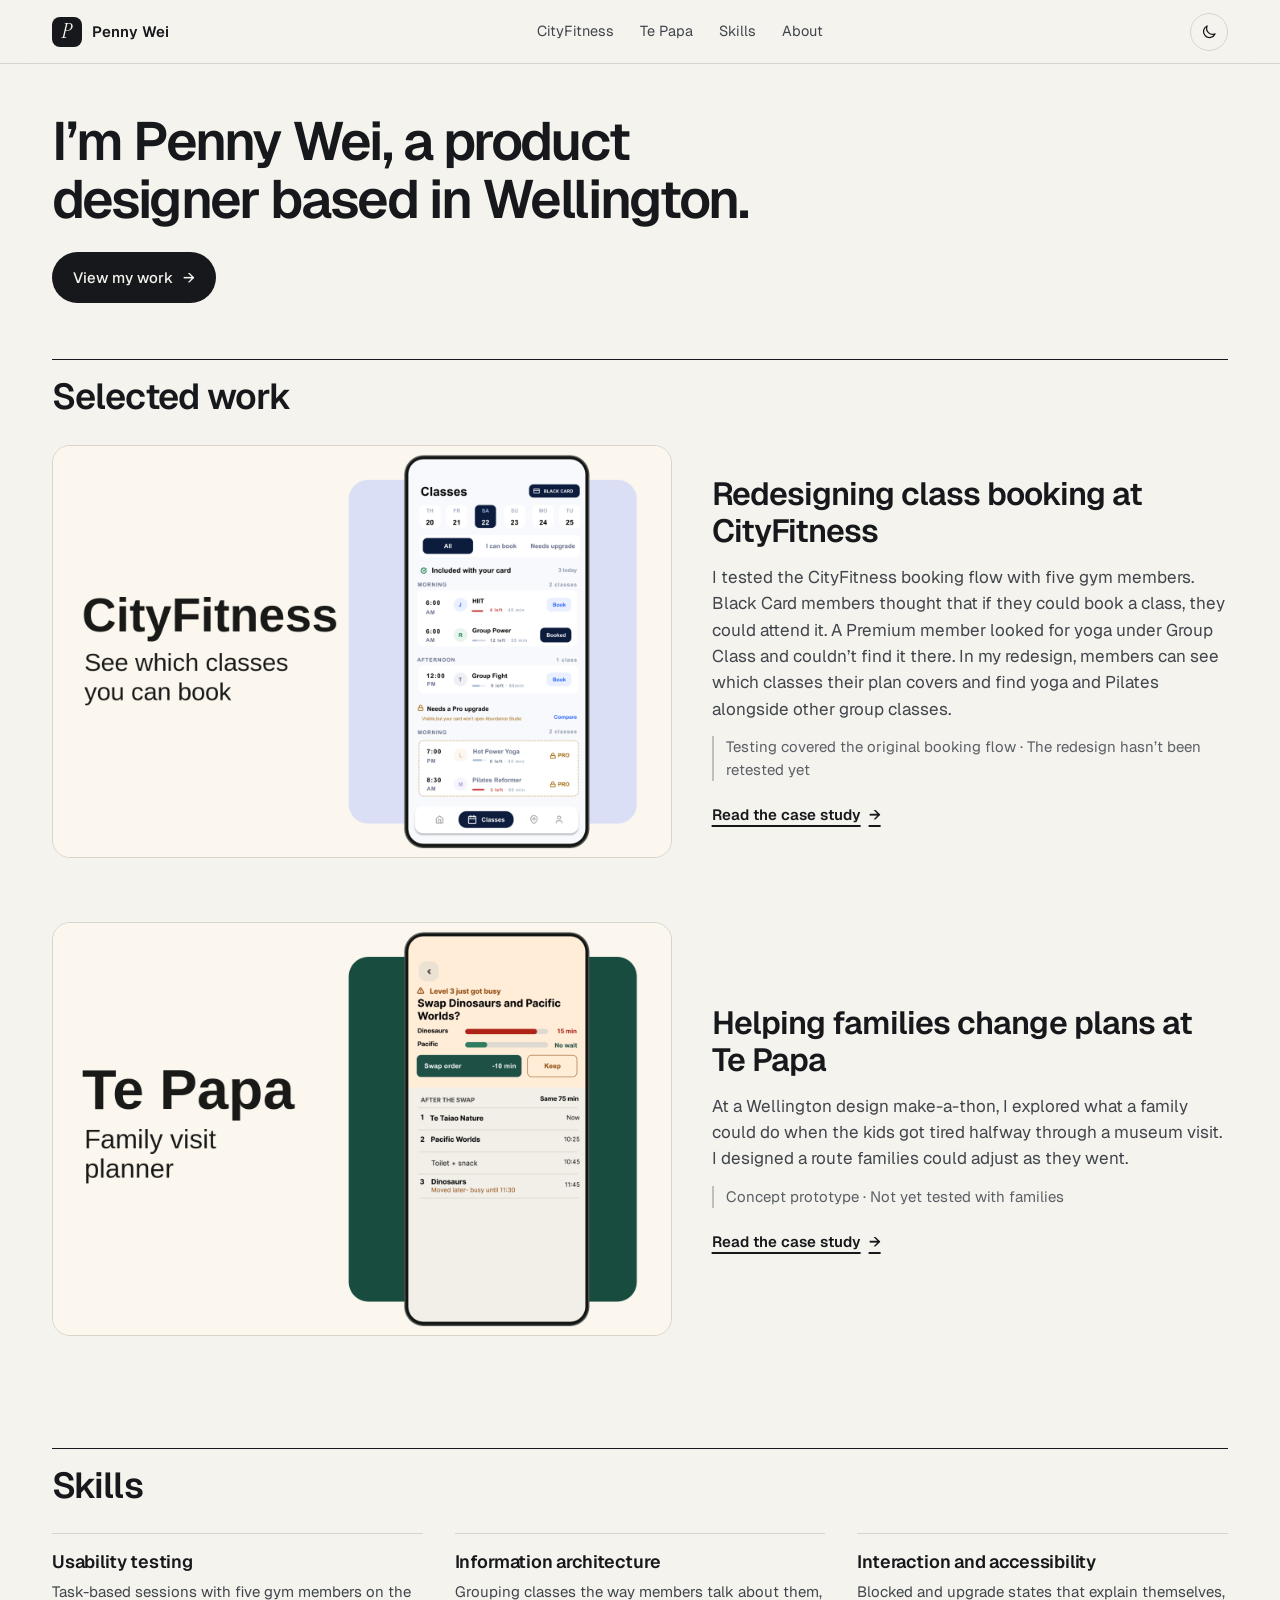
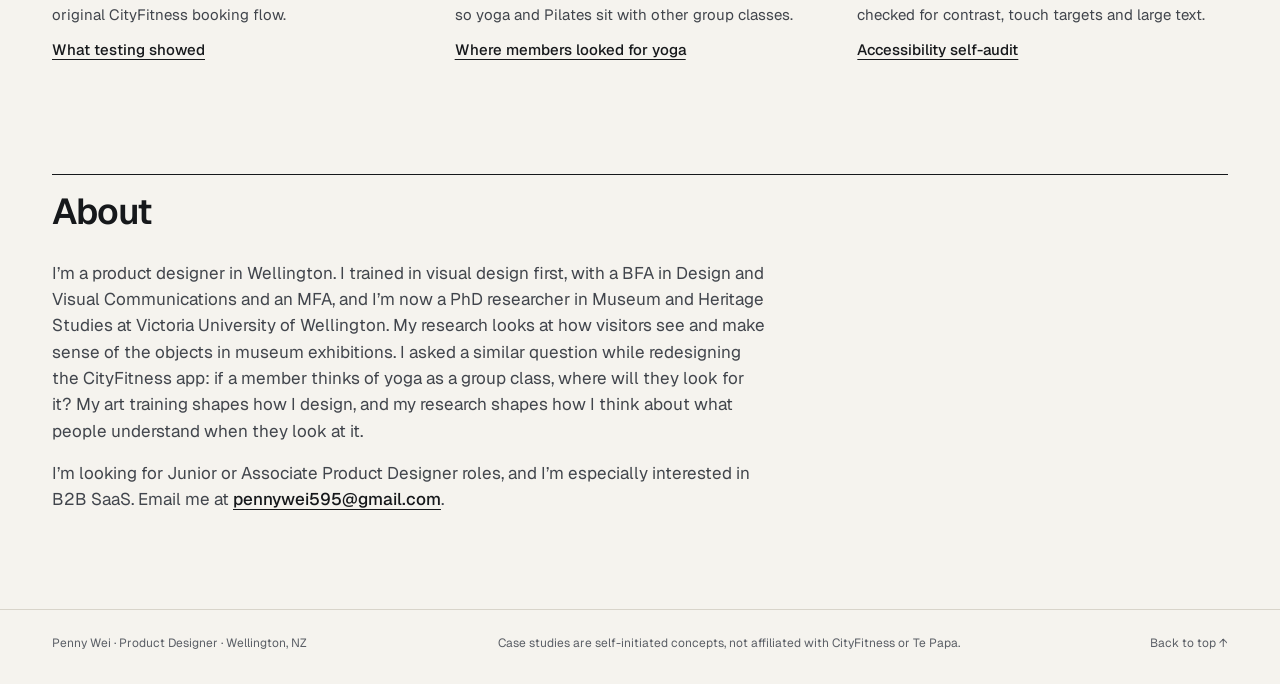
==== commit 503c674d: "Update print statement from 'Hello' to 'Goodbye'" ====
--- a/Penny_Wei_Portfolio_Deploy/index.html
+++ b/Penny_Wei_Portfolio_Deploy/index.html
@@ -4,7 +4,7 @@
 <meta charset="utf-8">
 <meta name="viewport" content="width=device-width, initial-scale=1">
 <title>Penny Wei · Product Designer</title>
-<meta name="description" content="Penny Wei, Product Designer in Wellington. B2B SaaS: permissions, multi-role workflows, admin tooling and operational data.">
+<meta name="description" content="Penny Wei is a product designer based in Wellington. Case studies: redesigning class booking at CityFitness, and helping families change plans at Te Papa.">
 <script>try{var q=new URLSearchParams(location.search).get('theme');if(q)localStorage.setItem('theme',q);var t=localStorage.getItem('theme');if(t)document.documentElement.setAttribute('data-theme',t)}catch(e){}</script>
 <link rel="preconnect" href="https://fonts.googleapis.com">
 <link rel="preconnect" href="https://fonts.gstatic.com" crossorigin>
@@ -13,16 +13,15 @@
 </head>
 <body>
 <svg width="0" height="0" style="position:absolute" aria-hidden="true"><symbol id="i-ban" viewBox="0 0 24 24"><circle cx="12" cy="12" r="8.5"/><path d="M6 6l12 12"/></symbol><symbol id="i-arrow-r" viewBox="0 0 24 24"><path d="M5 12h14M13 6l6 6-6 6"/></symbol><symbol id="i-check" viewBox="0 0 24 24"><path d="M5 12.5l4.5 4.5L19 7.5"/></symbol><symbol id="i-x" viewBox="0 0 24 24"><path d="M6 6l12 12M18 6L6 18"/></symbol><symbol id="i-lock" viewBox="0 0 24 24"><rect x="5" y="11" width="14" height="10" rx="2"/><path d="M8 11V8a4 4 0 0 1 8 0v3"/></symbol><symbol id="i-unlock" viewBox="0 0 24 24"><rect x="5" y="11" width="14" height="10" rx="2"/><path d="M8 11V8a4 4 0 0 1 7.6-1.8"/></symbol><symbol id="i-card" viewBox="0 0 24 24"><rect x="3" y="6" width="18" height="13" rx="2"/><path d="M3 10.5h18M7 15h4"/></symbol><symbol id="i-star" viewBox="0 0 24 24"><path d="M12 3.5l2.6 5.3 5.9.9-4.3 4.1 1 5.8L12 16.9l-5.2 2.7 1-5.8-4.3-4.1 5.9-.9z"/></symbol><symbol id="i-bell" viewBox="0 0 24 24"><path d="M4 18h16M6 18a6 6 0 0 1 12 0M12 12V9.5M10 9.5h4"/></symbol><symbol id="i-sliders" viewBox="0 0 24 24"><path d="M4 7h10M18 7h2M4 17h4M12 17h8"/><circle cx="16" cy="7" r="2"/><circle cx="10" cy="17" r="2"/></symbol><symbol id="i-headset" viewBox="0 0 24 24"><path d="M4 14v-2a8 8 0 0 1 16 0v2"/><rect x="3" y="13" width="4" height="6" rx="1.5"/><rect x="17" y="13" width="4" height="6" rx="1.5"/><path d="M19 19c0 1.5-2 2.5-5 2.5"/></symbol><symbol id="i-tag" viewBox="0 0 24 24"><path d="M3 12V4h8l10 10-8 8z"/><circle cx="7.5" cy="8.5" r="1.3"/></symbol><symbol id="i-code" viewBox="0 0 24 24"><path d="M8 8l-4 4 4 4M16 8l4 4-4 4M13.5 5l-3 14"/></symbol><symbol id="i-door" viewBox="0 0 24 24"><path d="M5 21V4a1 1 0 0 1 1-1h12a1 1 0 0 1 1 1v17M3 21h18"/><circle cx="15" cy="12.5" r="1"/></symbol><symbol id="i-phone" viewBox="0 0 24 24"><rect x="6.5" y="2.5" width="11" height="19" rx="2.5"/><path d="M10.5 18.5h3"/></symbol><symbol id="i-pin" viewBox="0 0 24 24"><path d="M12 21s-7-6.2-7-11.5a7 7 0 0 1 14 0C19 14.8 12 21 12 21z"/><circle cx="12" cy="9.5" r="2.5"/></symbol><symbol id="i-ticket" viewBox="0 0 24 24"><path d="M4 5h16v4a3 3 0 0 0 0 6v4H4v-4a3 3 0 0 0 0-6z"/><path d="M14 6v12" stroke-dasharray="2 2.5"/></symbol><symbol id="i-hand" viewBox="0 0 24 24"><path d="M8 13V6a1.5 1.5 0 0 1 3 0v5m0-1V4.5a1.5 1.5 0 0 1 3 0V11m0-4a1.5 1.5 0 0 1 3 0v7a7 7 0 0 1-7 7h-.5a6 6 0 0 1-5-2.7L3 15.5a1.5 1.5 0 0 1 2.4-1.8L8 16"/></symbol><symbol id="i-family" viewBox="0 0 24 24"><circle cx="8" cy="6" r="2.5"/><circle cx="16.5" cy="10" r="2"/><path d="M4 21v-6a4 4 0 0 1 8 0v6M13.5 21v-4a3 3 0 0 1 6 0v4"/></symbol><symbol id="i-badge" viewBox="0 0 24 24"><rect x="5" y="3" width="14" height="18" rx="2"/><circle cx="12" cy="10" r="2.5"/><path d="M8.5 17a3.5 3.5 0 0 1 7 0"/></symbol><symbol id="i-shield" viewBox="0 0 24 24"><path d="M12 3l7 3v6c0 4.5-3 7.8-7 9-4-1.2-7-4.5-7-9V6z"/></symbol><symbol id="i-gauge" viewBox="0 0 24 24"><path d="M4 17a8 8 0 1 1 16 0"/><path d="M12 17l4-5"/></symbol><symbol id="i-frame" viewBox="0 0 24 24"><rect x="4" y="4" width="16" height="16" rx="1"/><path d="M4 16l5-5 4 4 2-2 5 5"/></symbol><symbol id="i-key" viewBox="0 0 24 24"><circle cx="8" cy="15" r="4"/><path d="M11 12l8-8M16 7l2 2"/></symbol><symbol id="i-clock" viewBox="0 0 24 24"><circle cx="12" cy="12" r="8.5"/><path d="M12 7.5V12l3 2"/></symbol><symbol id="i-alert" viewBox="0 0 24 24"><path d="M12 3.5L2.5 20h19z"/><path d="M12 10v4.5M12 17.5v.01"/></symbol><symbol id="i-arrow-l" viewBox="0 0 24 24"><path d="M19 12H5M11 6l-6 6 6 6"/></symbol><symbol id="i-arrow-up" viewBox="0 0 24 24"><path d="M12 19V5M6 11l6-6 6 6"/></symbol><symbol id="i-arrow-down" viewBox="0 0 24 24"><path d="M12 5v14M6 13l6 6 6-6"/></symbol><symbol id="i-menu" viewBox="0 0 24 24"><path d="M4 7h16M4 12h16M4 17h16"/></symbol><symbol id="i-moon" viewBox="0 0 24 24"><path d="M20 14.5A8 8 0 0 1 9.5 4a8 8 0 1 0 10.5 10.5z"/></symbol><symbol id="i-sun" viewBox="0 0 24 24"><circle cx="12" cy="12" r="4"/><path d="M12 2v2M12 20v2M2 12h2M20 12h2M4.9 4.9l1.4 1.4M17.7 17.7l1.4 1.4M4.9 19.1l1.4-1.4M17.7 6.3l1.4-1.4"/></symbol><symbol id="i-grid" viewBox="0 0 24 24"><rect x="4" y="4" width="7" height="7" rx="1"/><rect x="13" y="4" width="7" height="7" rx="1"/><rect x="4" y="13" width="7" height="7" rx="1"/><rect x="13" y="13" width="7" height="7" rx="1"/></symbol><symbol id="i-flow" viewBox="0 0 24 24"><circle cx="5" cy="6" r="2"/><circle cx="19" cy="18" r="2"/><path d="M7 6h6a4 4 0 0 1 4 4v6"/></symbol><symbol id="i-list" viewBox="0 0 24 24"><path d="M4 6h16M4 12h16M4 18h10"/></symbol><symbol id="i-chart" viewBox="0 0 24 24"><path d="M4 20V10M10 20V4M16 20v-7M22 20H2"/></symbol><symbol id="i-search" viewBox="0 0 24 24"><circle cx="11" cy="11" r="7"/><path d="M20 20l-4-4"/></symbol><symbol id="i-users" viewBox="0 0 24 24"><circle cx="9" cy="8" r="3"/><path d="M3 20a6 6 0 0 1 12 0M17 11a3 3 0 1 0 0-6M21 20a6 6 0 0 0-4-5.6"/></symbol><symbol id="i-calendar" viewBox="0 0 24 24"><rect x="3.5" y="5" width="17" height="15" rx="2"/><path d="M3.5 10h17M8 3v4M16 3v4"/></symbol><symbol id="i-building" viewBox="0 0 24 24"><path d="M4 21V5l8-3 8 3v16M2 21h20M9 21v-5h6v5"/></symbol><symbol id="i-eye" viewBox="0 0 24 24"><path d="M2.5 12S6 5.5 12 5.5 21.5 12 21.5 12 18 18.5 12 18.5 2.5 12 2.5 12z"/><circle cx="12" cy="12" r="2.5"/></symbol><symbol id="i-mail" viewBox="0 0 24 24"><rect x="3" y="5" width="18" height="14" rx="2"/><path d="M3.5 6.5l8.5 6 8.5-6"/></symbol></svg>
+<a class="skip" href="#main">Skip to main content</a>
 <header class="nav">
   <div class="wrap">
-    <a class="brand" href="index.html" aria-label="Penny Wei, home"><span class="brand-mark">P</span><span class="brand-txt">Penny Wei <span>· Product Designer · UX/UI · B2B SaaS</span></span></a>
+    <a class="brand" href="index.html" aria-label="Penny Wei, home"><span class="brand-mark">P</span><span class="brand-txt">Penny Wei</span></a>
     <nav class="nav-links" id="navLinks" aria-label="Main">
-      <a href="#work">Work</a>
       <a href="cityfitness.html">CityFitness</a>
       <a href="te-papa.html">Te Papa</a>
       <a href="#skills">Skills</a>
       <a href="#about">About</a>
-      <a href="#contact">Contact</a>
     </nav>
     <div class="nav-tools">
       <button class="icon-btn theme-btn" type="button" aria-label="Switch light or dark theme"><svg class="icon moon" aria-hidden="true"><use href="#i-moon"/></svg><svg class="icon sun" aria-hidden="true"><use href="#i-sun"/></svg></button>
@@ -31,224 +30,64 @@
   </div>
 </header>
 
-<div class="key" role="note" aria-label="Evidence status">
-  <div class="wrap">
-    <p><b>Evidence status.</b> Both projects are self-initiated, with no launch data. Every claim carries one of these labels.</p>
-    <div class="cl-row">
-      <span class="cl obs" title="Public evidence or my own audit">Observed</span>
-      <span class="cl asm" title="Working assumption, no access">Assumed</span>
-      <span class="cl prop" title="My design decision">Proposed</span>
-      <span class="cl unv" title="Needs research, testing or data">Unvalidated</span>
-    </div>
-  </div>
-</div>
 
-<main id="top">
-  <section class="hero">
+<main id="main" tabindex="-1">
+  <section class="hero hero-short">
     <div class="wrap">
-      <span class="avail">Open to Junior / Associate Product Designer roles in B2B SaaS, digital services and complex workflow products</span>
-      <div class="hero-meta"><b>Penny Wei</b><span>Product Designer · UX/UI · B2B SaaS</span><span>Wellington, New Zealand</span></div>
-      <h1 class="display">Simple actions, with <em>complicated rules</em> behind them.</h1>
-      <p class="lead">I design clear interfaces for products where permissions, workflows and edge cases matter. In my main case study, testing with five gym members surfaced two mental-model problems that changed the information architecture and the eligibility experience.</p>
-      <div class="cta">
-        <a class="btn btn-dark" href="#work">Read case studies <span aria-hidden="true">→</span></a>
-        <a class="btn btn-line" href="#about">About</a>
-        <a class="btn btn-line" href="mailto:pennywei595@gmail.com">Email</a>
-      </div>
-      <dl class="facts">
-        <div><dt>Focus</dt><dd>Complex workflows · access control · operational products</dd></div>
-        <div><dt>Based in</dt><dd>Wellington, New Zealand</dd></div>
-        <div><dt>Projects</dt><dd>2 product design concepts · 2026</dd></div>
-        <div><dt>Contact</dt><dd>pennywei595@gmail.com</dd></div>
-      </dl>
+      <h1 class="hero-title">I’m Penny Wei, a product designer based in Wellington.</h1>
+      <a class="btn btn-dark" href="#work">View my work <span aria-hidden="true">→</span></a>
     </div>
   </section>
 
-  <section class="sec" id="work">
+  <section class="sec sec-work" id="work">
     <div class="wrap">
-      <header class="sec-head">
-        <span class="sec-num">Work</span>
-        <h2 class="h2">Selected work</h2>
-        <p class="lead">Two self-initiated case studies, not client work. CityFitness includes usability testing with five gym members. Te Papa has not been tested with users.</p>
-      </header>
+      <h2 class="h2 plain-h">Selected work</h2>
 
       <div class="work">
         <a class="pc" href="cityfitness.html">
-          <div class="pc-vis cf">
-            <figure class="thumb">
-              <svg viewBox="0 0 260 200" role="img" aria-label="System diagram. Current, assumed: booking service and gate controller each hold their own copy of the tier rules, so Book succeeds but Attend fails. Proposed: one required-tier attribute per class feeds View, Book, Attend and Gate.">
-                <g font-family="Geist Mono, monospace" font-size="9">
-                  <text x="0" y="10" style="fill:var(--asm)">◐ CURRENT · ASSUMED</text>
-                  <text x="0" y="112" style="fill:var(--prop)">◆ PROPOSED</text>
-                </g>
-                <g fill="var(--surface)" stroke="currentColor" stroke-width="1.3">
-                  <rect x="0" y="20" width="62" height="22" rx="4"/>
-                  <rect x="0" y="56" width="62" height="22" rx="4" stroke-dasharray="3 2"/>
-                  <rect x="92" y="20" width="72" height="22" rx="4"/>
-                  <rect x="92" y="56" width="72" height="22" rx="4"/>
-                  <rect x="194" y="20" width="66" height="22" rx="4" style="stroke:var(--ok)"/>
-                  <rect x="194" y="56" width="66" height="22" rx="4" style="stroke:var(--bad)" stroke-dasharray="3 2"/>
-                </g>
-                <g stroke="currentColor" stroke-width="1.3" fill="none">
-                  <path d="M62 31h28M164 31h28M62 67h28"/>
-                  <path d="M164 67h28" style="stroke:var(--bad)" stroke-dasharray="3 2"/>
-                  <path d="M31 42v14" style="stroke:var(--bad)" stroke-dasharray="2 2"/>
-                  <path d="M0 94h260" style="stroke:var(--rule-2)"/>
-                </g>
-                <g font-family="Geist Mono, monospace" font-size="9" fill="currentColor" text-anchor="middle">
-                  <text x="31" y="34">rules</text><text x="31" y="70">rules′</text>
-                  <text x="128" y="34">booking</text><text x="128" y="70">gate</text>
-                  <text x="227" y="34" style="fill:var(--ok)">Book ✓</text>
-                  <text x="227" y="70" style="fill:var(--bad)">Attend ✕</text>
-                </g>
-                <rect x="66" y="122" width="128" height="24" rx="4" fill="currentColor"/>
-                <text x="130" y="137.5" text-anchor="middle" font-family="Geist Mono, monospace" font-size="9.5" style="fill:var(--bg)">class · required tier</text>
-                <path d="M130 146v10M26 166v-10h208v10M94 156v10M166 156v10" stroke="currentColor" stroke-width="1.3" fill="none"/>
-                <g fill="var(--surface)" style="stroke:var(--ok)" stroke-width="1.3">
-                  <rect x="0" y="168" width="52" height="22" rx="4"/><rect x="68" y="168" width="52" height="22" rx="4"/>
-                  <rect x="140" y="168" width="52" height="22" rx="4"/><rect x="208" y="168" width="52" height="22" rx="4"/>
-                </g>
-                <g font-family="Geist Mono, monospace" font-size="9" text-anchor="middle" style="fill:var(--ok)">
-                  <text x="26" y="182">View</text><text x="94" y="182">Book</text><text x="166" y="182">Attend</text><text x="234" y="182">Gate</text>
-                </g>
-              </svg>
-              <figcaption>fig. — one entitlement, read by app and gates</figcaption>
-            </figure>
-            <div class="mini-trio" aria-hidden="true">
-              <div class="iphone"><div class="bz"><div class="scr" style="--sb:#f7f9fd"><img src="assets/img/cf-benefits.png" alt=""></div></div></div>
-              <div class="iphone"><div class="bz"><div class="scr" style="--sb:#cbcbc9"><img src="assets/img/cf-check.jpg" alt=""></div></div></div>
-              <div class="iphone"><div class="bz"><div class="scr" style="--sb:#8089a0;--sbt:#fff"><img src="assets/img/cf-compare.png" alt=""></div></div></div>
-            </div>
+          <div class="pc-vis cf pc-cover">
+            <img src="assets/img/cf-cover.png" width="1536" height="1024" alt="CityFitness cover: “See which classes you can book”, with the redesigned class schedule. Included classes have Book buttons, and Hot Power Yoga and Pilates Reformer are listed under “Needs a Pro upgrade”.">
           </div>
           <div class="pc-txt">
-            <div class="pc-meta"><span>Case 01 · CityFitness · primary</span><span>2026</span></div>
-            <h3>Membership entitlement &amp; <em>access</em> redesign</h3>
-            <div class="pc-chain"><b>5</b> gym members <i>→</i> <b>2</b> mental-model problems <i>→</i> <b>2</b> design changes</div>
-            <div class="pc-f">
-              <div><span class="n">01</span><div><b>Bookable ≠ eligible</b><p>Black Card participants read a working booking as proof that Yoga and Pilates were included.</p></div></div>
-              <div><span class="n">02</span><div><b>Group Class ≠ all group classes</b><p>A Premium participant expected every group fitness class under Group Class.</p></div></div>
-            </div>
-            <p class="pc-resp"><span>Design response</span>Eligibility visible before booking, and one place for all group classes.</p>
-            <span class="go">Read case study <span aria-hidden="true">→</span></span>
+            <h3>Redesigning class booking at CityFitness</h3>
+            <p>I tested the CityFitness booking flow with five gym members. Black Card members thought that if they could book a class, they could attend it. A Premium member looked for yoga under Group Class and couldn’t find it there. In my redesign, members can see which classes their plan covers and find yoga and Pilates alongside other group classes.</p>
+            <p class="pc-note">Testing covered the original booking flow · The redesign hasn’t been retested yet</p>
+            <span class="go">Read the case study <span aria-hidden="true">→</span></span>
           </div>
         </a>
 
-        <a class="pc secondary" href="te-papa.html">
-          <div class="pc-vis tp">
-            <figure class="thumb">
-              <svg viewBox="0 0 260 200" role="img" aria-label="Three-layer diagram: family visitor experience, used by parents and fed by Curatorial; live venue information such as floor-level crowding, owned by Venue Ops; staff operations, run by front-of-house hosts and Security. IT and Privacy governs all three layers.">
-                <g stroke="currentColor" stroke-width="1.3">
-                  <rect x="0" y="6" width="214" height="46" rx="8" fill="var(--surface)"/>
-                  <rect x="0" y="74" width="214" height="46" rx="8" fill="currentColor"/>
-                  <rect x="0" y="142" width="214" height="46" rx="8" fill="var(--surface)"/>
-                  <rect x="228" y="6" width="32" height="182" rx="8" fill="none" stroke-dasharray="3 3"/>
-                  <path d="M20 52v22M20 120v22" fill="none"/>
-                </g>
-                <g font-family="Geist Mono, monospace" font-size="9.5">
-                  <text x="14" y="25" fill="currentColor">L1</text><text x="14" y="41" fill="currentColor" font-family="Geist, sans-serif" font-size="11.5" font-weight="600">Family experience</text>
-                  <text x="14" y="93" style="fill:var(--bg)">L2</text><text x="14" y="109" style="fill:var(--bg)" font-family="Geist, sans-serif" font-size="11.5" font-weight="600">Live venue info</text>
-                  <text x="14" y="161" fill="currentColor">L3</text><text x="14" y="177" fill="currentColor" font-family="Geist, sans-serif" font-size="11.5" font-weight="600">Staff operations</text>
-                  <text x="244" y="100" text-anchor="middle" fill="currentColor" transform="rotate(-90 244 100)">IT · Privacy</text>
-                </g>
-                <g font-family="Geist Mono, monospace" font-size="9" text-anchor="middle">
-                  <circle cx="168" cy="29" r="11" fill="var(--bg-2)" stroke="currentColor"/><text x="168" y="32" fill="currentColor">P</text>
-                  <rect x="182" y="18" width="22" height="22" rx="5" fill="var(--bg-2)" stroke="currentColor"/><text x="193" y="32" fill="currentColor">C</text>
-                  <rect x="182" y="86" width="22" height="22" rx="5" fill="none" style="stroke:var(--bg)"/><text x="193" y="100" style="fill:var(--bg)">O</text>
-                  <rect x="156" y="154" width="22" height="22" rx="5" fill="var(--bg-2)" stroke="currentColor"/><text x="167" y="168" fill="currentColor">H</text>
-                  <rect x="182" y="154" width="22" height="22" rx="5" fill="var(--bg-2)" stroke="currentColor"/><text x="193" y="168" fill="currentColor">S</text>
-                </g>
-              </svg>
-              <figcaption>fig. — three layers, six roles</figcaption>
-            </figure>
-            <div class="mini-trio" aria-hidden="true">
-              <div class="iphone"><div class="bz"><div class="scr" style="--sb:#ffedd8"><img src="assets/img/tp-swap.png" alt=""></div></div></div>
-              <div class="iphone"><div class="bz"><div class="scr" style="--sb:#f2efe9"><img src="assets/img/tp-home.png" alt=""></div></div></div>
-              <div class="iphone"><div class="bz"><div class="scr" style="--sb:#af2317;--sbt:#fff"><img src="assets/img/tp-alert.png" alt=""></div></div></div>
-            </div>
+        <a class="pc" href="te-papa.html">
+          <div class="pc-vis tp pc-cover">
+            <img src="assets/img/tp-cover.png" width="1536" height="1024" alt="Te Papa cover: “Family visit planner”, with the route screen asking whether to swap Dinosaurs and Pacific Worlds because Level 3 just got busy, and the reordered route below.">
           </div>
           <div class="pc-txt">
-            <div class="pc-meta"><span>Case 02 · Te Papa Families · secondary</span><span>2026</span></div>
-            <h3>Turning visitor-flow data into a <em>family navigation</em> concept</h3>
-            <p>A family navigation app paired with a staff alert workflow, and a role model designed to keep children's details on the parent's phone.</p>
-            <div class="tags"><span>Self-initiated concept</span><span>Not tested with users</span><span>Operational data</span><span>Multi-role workflow</span><span>Privacy</span><span>Service design</span></div>
-            <div class="pc-stats">
-              <div><b>13</b><span>screens</span></div>
-              <div><b>6</b><span>roles modelled</span></div>
-            </div>
-            <span class="go">Read case study <span aria-hidden="true">→</span></span>
+            <h3>Helping families change plans at Te Papa</h3>
+            <p>At a Wellington design make-a-thon, I explored what a family could do when the kids got tired halfway through a museum visit. I designed a route families could adjust as they went.</p>
+            <p class="pc-note">Concept prototype · Not yet tested with families</p>
+            <span class="go">Read the case study <span aria-hidden="true">→</span></span>
           </div>
         </a>
       </div>
     </div>
   </section>
 
-  <section class="sec" id="process">
-    <div class="wrap">
-      <header class="sec-head">
-        <span class="sec-num">Process</span>
-        <h2 class="h2">How I work</h2>
-        <p class="lead">How I approach a project, in this order.</p>
-      </header>
-      <ol class="cols cols-4 steps">
-        <li class="col"><span class="n">01</span><h3>Find the failure</h3><p>Write down one concrete moment where the product lets someone down, and which system caused it.</p></li>
-        <li class="col"><span class="n">02</span><h3>Model the roles and rules</h3><p>Who can do what, and where each rule lives, before any screens.</p></li>
-        <li class="col"><span class="n">03</span><h3>Prototype and critique</h3><p>Figma prototypes checked against the model, with a note on why each rejected version lost.</p></li>
-        <li class="col"><span class="n">04</span><h3>Separate proof from assumption</h3><p>Label what is observed, assumed or proposed, and list what I'd test next.</p></li>
-      </ol>
-    </div>
-  </section>
-
   <section class="sec" id="skills">
     <div class="wrap">
-      <header class="sec-head">
-        <span class="sec-num">Skills &amp; tools</span>
-        <h2 class="h2">What I bring to a <em>B2B SaaS</em> product team.</h2>
-        <p class="lead">Each capability links to the evidence in a case study.</p>
-      </header>
-
-      <div class="sub-head"><h3>Capabilities</h3></div>
-      <div class="cols cap-grid five">
-        <div class="col"><svg class="icon" aria-hidden="true"><use href="#i-flow"/></svg><h3>Product &amp; workflow design</h3><p>Multi-role flows, handoffs, and states that hold up when a task moves between people or systems.</p><div class="links"><a href="cityfitness.html#cf-model">CityFitness · View / Book / Attend →</a><a href="te-papa.html#tp-model">Te Papa · lost-child alert workflow →</a></div></div>
-        <div class="col"><svg class="icon" aria-hidden="true"><use href="#i-lock"/></svg><h3>Permissions &amp; access control</h3><p>Entitlement rules turned into explicit UI states; role matrices with scoped, time-boxed access.</p><div class="links"><a href="cityfitness.html#cf-states">CityFitness · nine access states →</a><a href="te-papa.html#tp-model">Te Papa · permission matrix →</a></div></div>
-        <div class="col"><svg class="icon" aria-hidden="true"><use href="#i-grid"/></svg><h3>Information architecture</h3><p>Grouping and navigation that match how people name things, not how the product is built.</p><div class="links"><a href="cityfitness.html#cf-f2">CityFitness · finding 02 →</a><a href="te-papa.html#tp-layers">Te Papa · three product layers →</a></div></div>
-        <div class="col"><svg class="icon" aria-hidden="true"><use href="#i-sliders"/></svg><h3>UI systems &amp; interaction design</h3><p>Figma components, blocked and upgrade states, contrast fixes, large-text layouts.</p><div class="links"><a href="cityfitness.html#cf-ui">CityFitness · key UI states →</a><a href="te-papa.html#tp-system">Te Papa · design system →</a></div></div>
-        <div class="col"><svg class="icon" aria-hidden="true"><use href="#i-search"/></svg><h3>Research &amp; usability testing</h3><p>Task-based testing, separating what I observed from what I assumed.</p><div class="links"><a href="cityfitness.html#cf-research">CityFitness · 5-person testing →</a><a href="cityfitness.html#cf-validation">CityFitness · next round →</a></div></div>
-      </div>
-
-      <div class="sub">
-        <div class="sub-head"><h3>Tools</h3><span class="muted" style="font-size:15px">Figma first. Methods matter more than the tool list.</span></div>
-        <div class="cols cols-4 tools">
-          <div class="col"><span class="eyebrow">Figma &amp; design systems</span><ul><li>Figma</li><li>Tokens &amp; variables</li><li>Components, variants &amp; modes</li><li>Auto layout</li><li>Interactive prototypes</li></ul></div>
-          <div class="col"><span class="eyebrow">Prototyping · coding assistance</span><ul><li>Claude</li><li>HTML/CSS prototypes</li><li>Layout &amp; copy iteration</li></ul></div>
-          <div class="col"><span class="eyebrow">Discovery &amp; research</span><ul><li>Journey &amp; process maps</li><li>Role &amp; permission matrices</li><li>Usability test plans</li></ul></div>
-          <div class="col"><span class="eyebrow">Handoff &amp; metrics</span><ul><li>Annotated specs</li><li>State &amp; edge-case tables</li><li>KPI definition</li><li>Measurement plans</li></ul></div>
-        </div>
-      </div>
+      <h2 class="h2 plain-h">Skills</h2>
+      <ul class="skills">
+        <li><h3>Usability testing</h3><p>Task-based sessions with five gym members on the original CityFitness booking flow.</p><a href="cityfitness.html#cf-research">What testing showed</a></li>
+        <li><h3>Information architecture</h3><p>Grouping classes the way members talk about them, so yoga and Pilates sit with other group classes.</p><a href="cityfitness.html#cf-f2">Where members looked for yoga</a></li>
+        <li><h3>Interaction and accessibility</h3><p>Blocked and upgrade states that explain themselves, checked for contrast, touch targets and large text.</p><a href="cityfitness.html#cf-a11y-proof">Accessibility self-audit</a></li>
+      </ul>
     </div>
   </section>
 
   <section class="sec" id="about">
-    <div class="wrap">
-      <header class="sec-head">
-        <span class="sec-num">About</span>
-        <h2 class="h2">About</h2>
-      </header>
-      <div class="about">
-        <div class="who"><b>Penny Wei</b><span>Product Designer · UX/UI</span><span>Wellington, New Zealand</span></div>
-        <div>
-          <p>I like products where one tap depends on rules the user never sees: memberships, permissions, multi-role workflows and the edge cases between them. I work through those rules first, test with the people affected, and design the interface that makes the rules clear. I'm looking for a junior or associate product design role in a team that ships and tests regularly.</p>
-          <div class="cta"><a class="btn btn-dark" href="mailto:pennywei595@gmail.com"><svg class="icon" aria-hidden="true"><use href="#i-mail"/></svg>pennywei595@gmail.com</a></div>
-        </div>
-      </div>
-    </div>
-  </section>
-
-  <section class="closing" id="contact">
-    <div class="wrap">
-      <h2 class="display">Get in <em>touch</em>.</h2>
-      <p>Open to Junior / Associate Product Designer roles in B2B SaaS, digital services and complex workflow products. Based in Wellington.</p>
-      <div class="cta">
-        <a class="btn btn-dark" href="mailto:pennywei595@gmail.com"><svg class="icon" aria-hidden="true"><use href="#i-mail"/></svg>pennywei595@gmail.com</a>
+    <div class="wrap about-wrap">
+      <h2 class="h2 plain-h">About</h2>
+      <div class="about-txt">
+        <p>I’m a product designer in Wellington. I trained in visual design first, with a BFA in Design and Visual Communications and an MFA, and I’m now a PhD researcher in Museum and Heritage Studies at Victoria University of Wellington. My research looks at how visitors see and make sense of the objects in museum exhibitions. I asked a similar question while redesigning the CityFitness app: if a member thinks of yoga as a group class, where will they look for it? My art training shapes how I design, and my research shapes how I think about what people understand when they look at it.</p>
+        <p id="contact">I’m looking for Junior or Associate Product Designer roles, and I’m especially interested in B2B SaaS. Email me at <a href="mailto:pennywei595@gmail.com">pennywei595@gmail.com</a>.</p>
       </div>
     </div>
   </section>
@@ -257,7 +96,7 @@
   <div class="wrap">
     <span>Penny Wei · Product Designer · Wellington, NZ</span>
     <span>Case studies are self-initiated concepts, not affiliated with CityFitness or Te Papa.</span>
-    <a href="#">Back to top ↑</a>
+    <a href="#main">Back to top ↑</a>
   </div>
 </footer>
 <script src="assets/js/site.js"></script>
--- a/Penny_Wei_Portfolio_Deploy/assets/css/site.css
+++ b/Penny_Wei_Portfolio_Deploy/assets/css/site.css
@@ -6,17 +6,18 @@
 
 :root{
   --bg:#f5f3ee; --bg-2:#ebe8e0; --surface:#fbfaf7;
-  --ink:#16181b; --ink-2:#41454c; --muted:#70747b;
+  --ink:#16181b; --ink-2:#41454c; --muted:#5b5f66;
   --rule:#d8d4ca; --rule-2:#c4bfb3;
   --grid:rgba(22,24,27,.055);
   --cf:#14214a; --cf-2:#2b3d78; --cf-soft:#e3e7f1;
   --tp:#1f4d45; --tp-2:#2f6a5e; --tp-soft:#dfe9e3;
-  --obs:#1b7a4b; --asm:#a06100; --prop:#3550d6; --unv:#b0392f; --concept:#5b5f66;
-  --ok:#1b7a4b; --bad:#b0392f; --warn:#a06100;
+  --obs:#17693f; --asm:#8a5300; --prop:#2f47c4; --unv:#b0392f; --concept:#5b5f66;
+  --ok:#17693f; --bad:#b0392f; --warn:#8a5300;
   --shadow:0 28px 56px -28px rgba(18,22,34,.45);
   --serif:"Instrument Serif",Georgia,serif;
   --sans:"Geist",system-ui,-apple-system,"Segoe UI",sans-serif;
-  --mono:"Geist Mono",ui-monospace,SFMono-Regular,Menlo,monospace;
+  --mono:var(--sans);
+  --code:"Geist Mono",ui-monospace,SFMono-Regular,Menlo,monospace;
   --max:1240px; --pad:32px; --nav:64px;
   color-scheme:light;
 }
@@ -54,7 +55,7 @@
 a{color:inherit}
 ul,ol{list-style:none}
 button{font:inherit;color:inherit}
-em{font-family:var(--serif);font-style:italic;font-weight:400;letter-spacing:0;font-size:1.08em}
+em{font-style:italic}
 strong,b{font-weight:600}
 .mono{font-family:var(--mono);font-size:12.5px;letter-spacing:.02em}
 .muted{color:var(--muted)}
@@ -381,7 +382,7 @@
 .console nav a{display:flex;align-items:center;gap:9px;text-decoration:none;padding:7px 10px;border-radius:8px;color:var(--ink-2);font-size:13.5px;pointer-events:none}
 .console nav a .icon{width:15px;height:15px}
 .console nav a.on{background:var(--bg-2);color:var(--ink);font-weight:500}
-.console main{padding:22px 24px 24px;min-width:0}
+.console .cmain{padding:22px 24px 24px;min-width:0}
 .crumb{font-family:var(--mono);font-size:11.5px;color:var(--muted);margin-bottom:6px}
 .console h4{font-size:20px;letter-spacing:-.02em;margin-bottom:4px}
 .console .desc{color:var(--ink-2);font-size:13.5px;margin-bottom:18px}
@@ -552,7 +553,7 @@
 .ab-gold{border-color:var(--a-gold);color:var(--a-gold);background:#fff}
 .ab-text{background:none;color:var(--a-blue);padding:0 6px}
 .ab-focus{box-shadow:0 0 0 2px var(--a-bg),0 0 0 4px var(--a-blue)}
-.ab .spin{width:14px;height:14px;border-radius:50%;border:2px solid rgba(255,255,255,.35);border-top-color:#fff;animation:spin .9s linear infinite}
+.ab .spin{width:14px;height:14px;border-radius:50%;border:2px solid rgba(255,255,255,.35);border-top-color:#fff;animation:spin .9s linear 5}
 @keyframes spin{to{transform:rotate(360deg)}}
 .nostat{font-size:12.5px;font-weight:600;color:var(--a-meta);padding:0 4px}
 /* the nine states */
@@ -607,7 +608,7 @@
 .sys4{display:grid;grid-template-columns:repeat(4,minmax(0,1fr));gap:16px}
 .sys4 .app{padding:14px;display:flex;flex-direction:column;gap:10px;min-height:270px}
 .sk{border-radius:12px;background:#fff;border:1.5px solid var(--a-line);padding:14px;display:grid;gap:8px}
-.sk i{display:block;height:10px;border-radius:5px;background:linear-gradient(90deg,#e9edf4,#f4f6fa,#e9edf4);background-size:200% 100%;animation:sh 1.4s infinite}
+.sk i{display:block;height:10px;border-radius:5px;background:linear-gradient(90deg,#e9edf4,#f4f6fa,#e9edf4);background-size:200% 100%;animation:sh 1.4s 3}
 @keyframes sh{to{background-position:-200% 0}}
 .msg{display:grid;gap:8px;font-size:13.5px;line-height:1.4;color:var(--a-ink)}
 .msg b{font-size:15px}
@@ -658,7 +659,7 @@
 /* 60-second summary */
 .tldr{border:1.5px solid var(--ink);border-radius:20px;background:var(--surface);padding:28px 32px;display:grid;grid-template-columns:repeat(5,minmax(0,1fr));gap:28px}
 .tldr .t-h{grid-column:1 / -1;display:flex;justify-content:space-between;align-items:baseline;gap:12px;flex-wrap:wrap;border-bottom:1px solid var(--rule);padding-bottom:14px}
-.tldr .t-h b{font-size:18px;letter-spacing:-.01em}
+.tldr .t-h b,.tldr .t-h h2{font-size:18px;font-weight:600;letter-spacing:-.01em;line-height:1.3}
 .tldr h3{font-family:var(--mono);font-size:11.5px;font-weight:500;letter-spacing:.07em;text-transform:uppercase;color:var(--muted);margin-bottom:10px;line-height:1.3}
 .tldr p,.tldr li{font-size:14.5px;color:var(--ink-2);line-height:1.45}
 .tldr ol{display:grid;gap:8px;counter-reset:t}
@@ -871,7 +872,7 @@
   .console .body{grid-template-columns:1fr}
   .console nav{flex-direction:row;overflow:hidden;border-right:0;border-bottom:1px solid var(--rule);padding:8px;gap:4px;flex-wrap:wrap}
   .console nav .org{display:none}
-  .console main{padding:16px}
+  .console .cmain{padding:16px}
   .ctable .tr{grid-template-columns:24px minmax(0,1fr) auto}
   .ctable .tr > :nth-child(3){display:none}
   .ctable .tr.th > :nth-child(3){display:none}
@@ -911,4 +912,119 @@
   .rows .r.h{display:none}
   .rows .r .lbl{display:block}
 }
-@media (prefers-reduced-motion:reduce){html{scroll-behavior:auto}*{transition:none!important}}
+@media (prefers-reduced-motion:reduce){html{scroll-behavior:auto}*,*::before,*::after{transition:none!important;animation:none!important}}
+
+/* --- accessibility: skip link, headings demoted for order ---------------- */
+.skip{position:absolute;left:16px;top:-60px;z-index:100;background:var(--ink);color:var(--bg);padding:10px 16px;border-radius:8px;font-size:15px;font-weight:600;text-decoration:none;transition:top .15s}
+.skip:focus{top:12px}
+.iter .col.rej h3{text-decoration:line-through;text-decoration-thickness:1.5px;color:var(--muted)}
+.cpanel h4{font-size:15px;letter-spacing:-.01em;display:flex;justify-content:space-between;gap:8px;flex-wrap:wrap;align-items:center;margin-bottom:10px}
+a:not([class]):hover{text-decoration-thickness:2px}
+@media (max-width:560px){
+  .tag{white-space:normal}
+  .auth{grid-template-columns:minmax(0,1fr)}
+}
+@media (max-width:360px){
+  .sys-row{padding:14px 8px}
+  .cols-4,.cols-5,.stats{grid-template-columns:1fr}
+  .role{white-space:normal}
+  .lane .arr,.chain .arr{min-width:8px}
+}
+main[tabindex="-1"]:focus{outline:none}
+
+/* --- before → after pairs in findings ----------------------------------- */
+.f-body.solo{grid-template-columns:minmax(0,1fr);max-width:780px}
+.fpair{display:flex;justify-content:center;align-items:center;gap:20px 28px;flex-wrap:wrap;margin-top:40px;padding:36px 20px 28px;border-radius:18px;background:var(--bg-2)}
+.fpair figure{width:min(230px,42%);display:flex;flex-direction:column;align-items:center;gap:12px}
+.fpair .iphone{--pw:100%}
+.fpair figcaption{display:flex;flex-direction:column;align-items:center;gap:6px;text-align:center;font-size:13.5px;color:var(--ink-2);line-height:1.35}
+.fp-arrow{font-size:28px;color:var(--muted)}
+.tag.orig::before{border:1.5px solid var(--ink-2);background:repeating-linear-gradient(135deg,var(--ink-2) 0 1.5px,transparent 1.5px 4px)}
+@media (max-width:560px){.fp-arrow{transform:rotate(90deg);width:100%;text-align:center}.fpair figure{width:min(200px,46%)}}
+
+/* --- home v5: short hero, screen covers, plain skills/about -------------- */
+.hero-short{padding:48px 0 0}
+.hero-title{font-size:clamp(30px,4.2vw,54px);font-weight:600;letter-spacing:-.035em;line-height:1.08;max-width:20ch;margin:0 0 24px}
+.sec-work{padding-top:56px}
+.plain-h{font-size:clamp(26px,3vw,36px);letter-spacing:-.03em;margin-bottom:28px;border-top:1px solid var(--ink);padding-top:18px}
+.work{gap:64px}
+.pc{grid-template-columns:minmax(0,6fr) minmax(0,5fr);gap:40px;align-items:center;border-top:0;padding-top:0}
+.pc-vis{display:flex;justify-content:center;align-items:flex-start;min-height:0;padding:28px;border-radius:18px}
+.pc-vis .cover{width:100%;height:auto;border-radius:14px;box-shadow:var(--shadow);background:#fff}
+.pc-vis.cf .cover{max-width:440px}
+.pc-vis.tp .cover{max-width:402px}
+.pc-txt h3{font-size:clamp(24px,2.6vw,32px);letter-spacing:-.03em;line-height:1.15;margin-bottom:14px}
+.pc-txt > p{color:var(--ink-2);margin-bottom:14px}
+.pc-txt .pc-note{font-size:14px;color:var(--muted);border-left:2px solid var(--rule-2);padding-left:12px;margin-bottom:22px}
+.pc .go{margin-top:0;text-decoration:underline;text-underline-offset:5px;text-decoration-thickness:1.5px}
+.pc:hover h3{text-decoration:underline;text-underline-offset:6px;text-decoration-thickness:2px}
+.pc:focus-visible{outline-offset:6px;border-radius:18px}
+.skills{display:grid;grid-template-columns:repeat(3,minmax(0,1fr));gap:24px 32px}
+.skills li{border-top:1px solid var(--rule);padding-top:16px}
+.skills h3{font-size:18px;letter-spacing:-.01em;line-height:1.3;margin-bottom:6px}
+.skills p{font-size:15px;color:var(--ink-2);margin-bottom:10px}
+.skills a{font-size:15px;font-weight:500;color:var(--ink);text-underline-offset:4px}
+.about-wrap .about-txt{max-width:68ch}
+.about-txt p{color:var(--ink-2);font-size:17px}
+.about-txt p + p{margin-top:16px}
+.about-txt a{color:var(--ink);font-weight:500;text-underline-offset:4px}
+#about{padding-bottom:96px}
+.facts.facts-5{grid-template-columns:repeat(5,minmax(0,1fr))}
+@media (max-width:1080px){
+  .pc{grid-template-columns:1fr;gap:24px}
+  .facts.facts-5{grid-template-columns:repeat(3,minmax(0,1fr))}
+}
+@media (max-width:820px){
+  .facts.facts-5{grid-template-columns:1fr 1fr}
+  .skills{grid-template-columns:1fr}
+  .pc-vis{padding:16px}
+  .hero-short{padding-top:32px}
+}
+@media (max-width:1080px){.facts.facts-5 > div:last-child{text-align:left}}
+@media (max-width:560px){.pc-vis{padding:0;background:none}.pc-vis .cover{max-width:100%}}
+@media (min-width:1081px){.pc{align-items:start}.pc-txt{padding-top:24px}}
+/* home cards: three-screen Figma trio, as on the case heroes */
+.pc-vis.pc-trio{display:block;padding:40px 24px 20px;background-image:linear-gradient(var(--grid) 1px,transparent 1px),linear-gradient(90deg,var(--grid) 1px,transparent 1px);background-size:28px 28px}
+.pc-trio figure{margin:0}
+.pc-trio .trio .iphone{--pw:min(170px,32%)}
+.pc-trio .trio .iphone[style*="z-index:3"]{--pw:min(206px,38%)!important}
+.pc-trio .hero-cap{margin-top:28px}
+@media (max-width:560px){.pc-vis.pc-trio{padding:28px 8px 14px}.pc-trio .trio .iphone{--pw:33%}.pc-trio .trio .iphone[style*="z-index:3"]{--pw:38%!important}.pc-trio .hero-cap{font-size:11px}}
+.ba-wrap{margin:0}
+.ba .ratio{display:block;font-family:var(--sans);font-size:13.5px;color:var(--a-ink);line-height:1.4}
+.ba-cap{margin-top:14px;font-size:14px;color:var(--ink-2);line-height:1.5;max-width:72ch}
+
+/* ==========================================================================
+   Type pass: one family (Geist), sentence-case labels, readable captions
+   ========================================================================== */
+body{font-size:17px;line-height:1.55;letter-spacing:normal}
+h1,h2,h3,h4,h5{font-family:var(--sans);font-style:normal}
+.display{letter-spacing:-.03em}
+.h2{letter-spacing:-.025em}
+code,.code,.impl code,.swatch code{font-family:var(--code)}
+.lead{font-size:clamp(17px,1.4vw,18px);line-height:1.55;max-width:65ch}
+.prose p,.note,.pc-txt>p,.about-txt p,.dec p,.col p,.ev-cols li,.plan .col li{line-height:1.55}
+.prose p,.note,.cap,.disclaim,.fig-cap,.ba-cap,.fp-cap,.pc-txt>p,.about-txt p,.dec p{max-width:65ch}
+/* labels: sentence case, normal tracking */
+.eyebrow,.cl,.facts dt,.stat .k,.rows .r.h,.rows .r .lbl,.ftl .t,.ctable .tr.th,.tag,.tldr h3,.fstep .k,.f-kind,.mm span,.bfca .k b,.pc-resp span,.st-name,.sys4 .cap4,.badge,.tools h4,.tool-cols h4{text-transform:none;letter-spacing:normal}
+.eyebrow,.facts dt,.stat .k,.rows .r.h,.tldr h3,.fstep .k,.mm span,.ftl .t,.ctable .tr.th{font-size:14px;font-weight:500;color:var(--muted)}
+.cl,.tag,.f-kind{font-size:13px;font-weight:500}
+.bfca .k b{font-size:14px;font-weight:600}
+.sec-num,.more > summary .sec-num,.tabs a span{font-size:14px;font-variant-numeric:tabular-nums}
+.back,.next small,.crumb,.src,.ev-legend,.pc-meta,.tags,.notes a,.flowrow .fl-l span{font-size:14px}
+/* captions: 15–16px regular, 1.5 */
+.fig-cap,.hero-cap,.disclaim,.cap,.note,.ba-cap,.fp-cap,.pc-note,.pc-txt .pc-note,.f-vis figcaption,.fpair figcaption,.annot figcaption,.notes li{font-size:15px;font-weight:400;line-height:1.5}
+.disclaim,.fig-cap{color:var(--muted)}
+.fp-cap{color:var(--ink-2);margin:24px auto 0;text-align:center}
+.hero-cap{font-size:15px}
+/* decorative serif numerals → plain Geist */
+.dec .num,.f-num,.steps .col .n,.pc-f .n{font-family:var(--sans);font-style:normal;font-weight:600;letter-spacing:-.02em}
+.dec .num{font-size:36px}
+.f-num{font-size:40px}
+/* numbers that need to line up */
+.ba .ratio,.rows .r,.ctable,.pass,.fail,.ev span,.stat b,.pm .c,.vbamini,.thr{font-variant-numeric:tabular-nums}
+@media (max-width:820px){.fp-cap{text-align:left}.f-num{font-size:32px}}
+/* home cards: designed cover images */
+.pc-vis.pc-cover{display:block;padding:0;min-height:0;background:none;border-radius:18px;overflow:hidden;border:1px solid var(--rule)}
+.pc-vis.pc-cover img{display:block;width:100%;height:auto}
+@media (min-width:1081px){.pc{align-items:center}.pc-txt{padding-top:0}}
